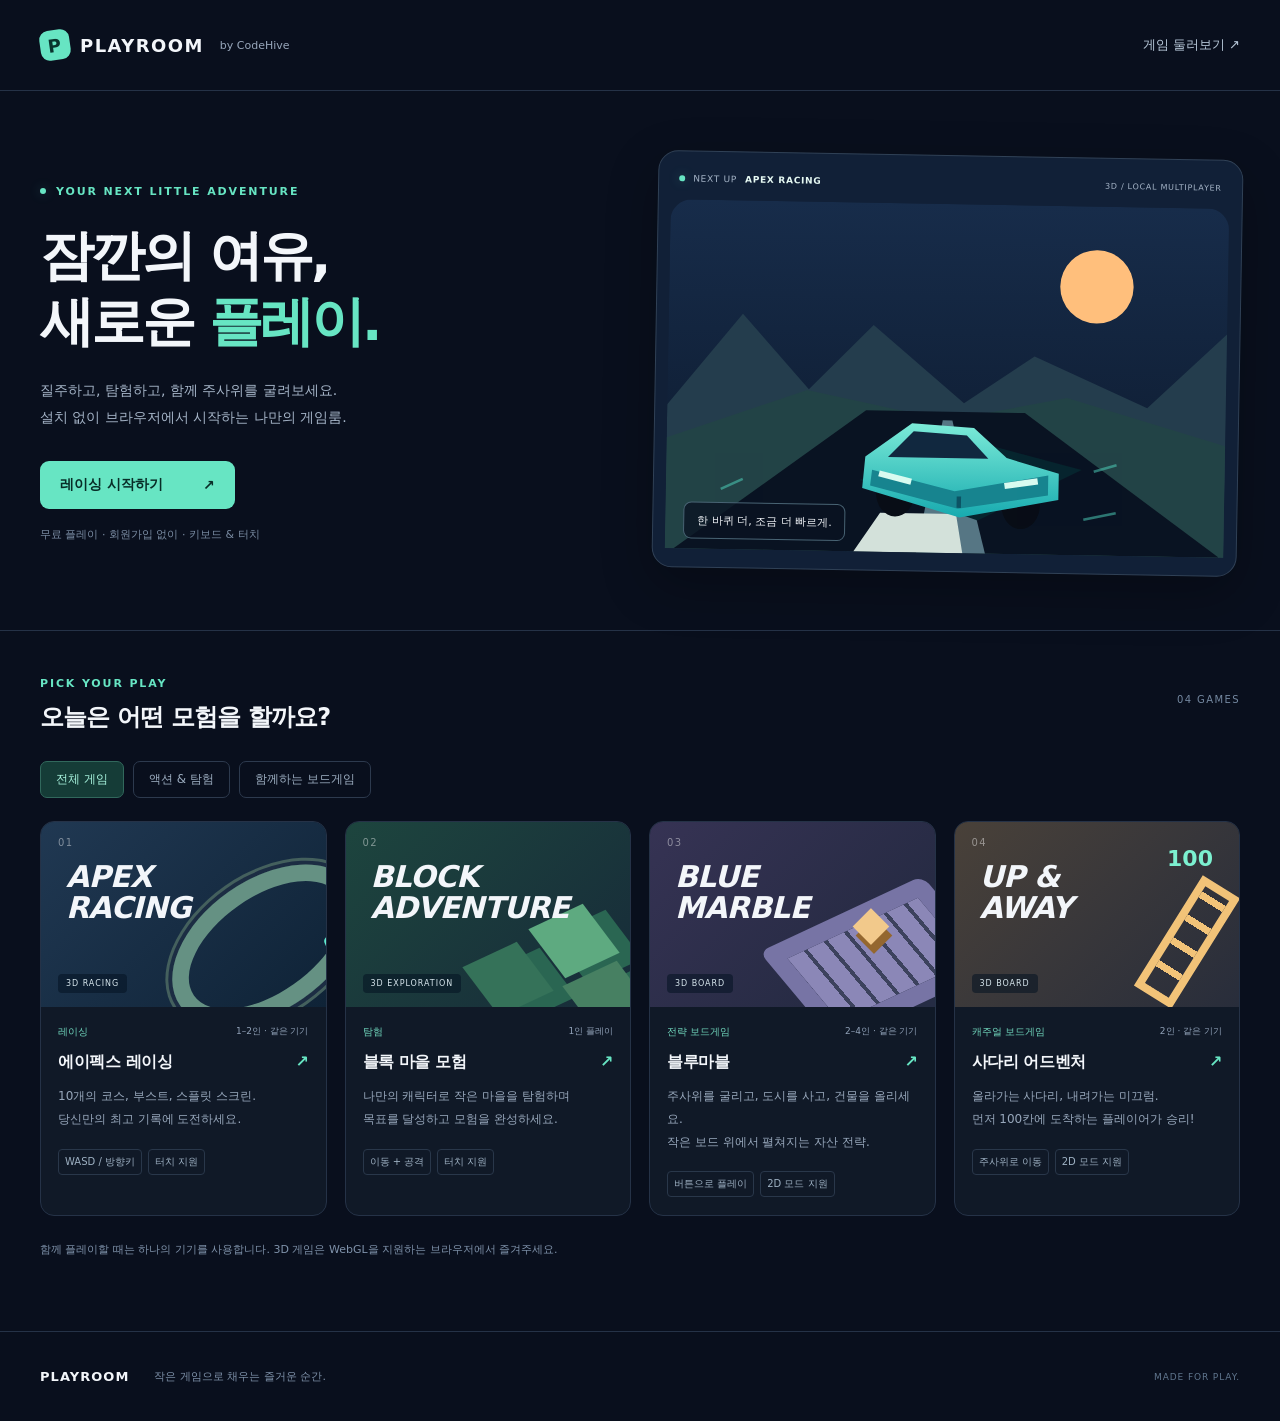
==== index.html @ aec74384 "Improve PLAYROOM UI and playable 3D experiences across all games" ====
<!doctype html>
<html lang="ko">
<head>
<meta charset="utf-8">
<meta name="viewport" content="width=device-width,initial-scale=1">
<meta name="theme-color" content="#090f1d">
<meta name="description" content="설치 없이 즐기는 3D 레이싱, 블록 마을, 블루마블과 사다리 게임.">
<title>PLAYROOM — 작은 모험, 큰 즐거움</title>
<link rel="stylesheet" href="assets/arcade.css">
</head>
<body>
<a class="skip" href="#games">게임 목록으로 이동</a>
<header class="site-header">
<a class="brand" href="./">
<span class="brand-mark">P</span> PLAYROOM<span class="brand-sub">by CodeHive</span>
</a>
<a class="nav-link" href="#games">게임 둘러보기 ↗</a>
</header>
<main>
<section class="hero">
<div class="hero-copy">
<p class="eyebrow">
<span class="live-dot">
</span> YOUR NEXT LITTLE ADVENTURE</p>
<h1>잠깐의 여유,<br>새로운 <span>플레이.</span>
</h1>
<p class="hero-description">질주하고, 탐험하고, 함께 주사위를 굴려보세요.<br>설치 없이 브라우저에서 시작하는 나만의 게임룸.</p>
<a class="primary-link" href="racing/">레이싱 시작하기 <span>↗</span>
</a>
<p class="hero-note">무료 플레이 · 회원가입 없이 · 키보드 & 터치</p>
</div>
<div class="hero-art" aria-hidden="true">
<div class="art-caption">
<span class="live-dot">
</span> NEXT UP <strong>APEX RACING</strong>
<span>3D / LOCAL MULTIPLAYER</span>
</div>
<svg viewBox="0 0 640 400" role="presentation">
<defs>
<linearGradient id="sky" x2="0" y2="1">
<stop stop-color="#172c4a"/>
<stop offset="1" stop-color="#0c192c"/>
</linearGradient>
<linearGradient id="car" x2="0" y2="1">
<stop stop-color="#7cebd8"/>
<stop offset="1" stop-color="#17aaaf"/>
</linearGradient>
</defs>
<rect width="640" height="400" rx="24" fill="url(#sky)"/>
<circle cx="490" cy="92" r="42" fill="#ffbf7c"/>
<path d="M0 235 85 130 162 215 235 140 340 228 420 173 550 230 640 144V400H0" fill="#243d4d"/>
<path d="M0 273 160 216 321 248 458 220 640 272V400H0" fill="#224346"/>
<path d="M228 238 410 238 635 400H10Z" fill="#091322"/>
<path d="M316 248 327 248 367 400H288Z" fill="#567684"/>
<path d="M300 255 319 255 323 272 293 272Z M281 292 326 292 331 326 263 326Z M246 355 333 355 341 400H216Z" fill="#d3e1da"/>
<path d="M222 318 335 267 476 302 358 362Z" fill="#06252e"/>
<ellipse cx="263" cy="332" rx="22" ry="27" fill="#080d16"/>
<ellipse cx="407" cy="344" rx="22" ry="27" fill="#080d16"/>
<path d="M228 291 281 252 352 256 390 290 450 307 450 337 337 359 225 327Z" fill="url(#car)"/>
<path d="M283 261 344 265 369 291 254 291Z" fill="#11283f"/>
<path d="M236 306 331 329 438 309 438 332 335 349 234 324Z" fill="#17848f"/>
<path d="M244 310 281 319M388 322 426 316" stroke="#d8fbf0" stroke-width="7"/>
<path d="M336 335V348" stroke="#0c5364" stroke-width="5"/>
<path d="M63 331 88 319M479 359 516 351M490 304 516 296" stroke="#51d9c1" stroke-width="3" opacity=".5"/>
</svg>
<span class="art-tag">한 바퀴 더, 조금 더 빠르게.</span>
</div>
</section>
<section class="library" id="games">
<div class="section-heading">
<div>
<p class="eyebrow">PICK YOUR PLAY</p>
<h2>오늘은 어떤 모험을 할까요?</h2>
</div>
<span class="count">04 GAMES</span>
</div>
<div class="filters" role="group" aria-label="게임 분류">
<button class="filter active" data-filter="all" aria-pressed="true">전체 게임</button>
<button class="filter" data-filter="action" aria-pressed="false">액션 & 탐험</button>
<button class="filter" data-filter="board" aria-pressed="false">함께하는 보드게임</button>
</div>
<div class="game-grid">
<a class="game-card" href="racing/" data-category="action">
<div class="cover racing-cover">
<span class="cover-number">01</span>
<div class="track-art">
<i>
</i>
<b>APEX<br>RACING</b>
</div>
<span class="cover-badge">3D RACING</span>
</div>
<div class="card-content">
<div class="card-meta">레이싱 <span>1–2인 · 같은 기기</span>
</div>
<h3>에이펙스 레이싱 <span>↗</span>
</h3>
<p>10개의 코스, 부스트, 스플릿 스크린.<br>당신만의 최고 기록에 도전하세요.</p>
<div class="card-tags">
<span>WASD / 방향키</span>
<span>터치 지원</span>
</div>
</div>
</a>
<a class="game-card" href="minecraft/" data-category="action">
<div class="cover voxel-cover">
<span class="cover-number">02</span>
<div class="voxel-art">
<i>
</i>
<i>
</i>
<i>
</i>
<b>BLOCK<br>ADVENTURE</b>
</div>
<span class="cover-badge">3D EXPLORATION</span>
</div>
<div class="card-content">
<div class="card-meta">탐험 <span>1인 플레이</span>
</div>
<h3>블록 마을 모험 <span>↗</span>
</h3>
<p>나만의 캐릭터로 작은 마을을 탐험하며<br>목표를 달성하고 모험을 완성하세요.</p>
<div class="card-tags">
<span>이동 + 공격</span>
<span>터치 지원</span>
</div>
</div>
</a>
<a class="game-card" href="BlueMarble/" data-category="board">
<div class="cover marble-cover">
<span class="cover-number">03</span>
<div class="marble-art">
<i>
</i>
<b>BLUE<br>MARBLE</b>
<span>◆</span>
</div>
<span class="cover-badge">3D BOARD</span>
</div>
<div class="card-content">
<div class="card-meta">전략 보드게임 <span>2–4인 · 같은 기기</span>
</div>
<h3>블루마블 <span>↗</span>
</h3>
<p>주사위를 굴리고, 도시를 사고, 건물을 올리세요.<br>작은 보드 위에서 펼쳐지는 자산 전략.</p>
<div class="card-tags">
<span>버튼으로 플레이</span>
<span>2D 모드 지원</span>
</div>
</div>
</a>
<a class="game-card" href="ladder/" data-category="board">
<div class="cover ladder-cover">
<span class="cover-number">04</span>
<div class="ladder-art">
<i>
</i>
<b>UP &<br>AWAY</b>
<span>100</span>
</div>
<span class="cover-badge">3D BOARD</span>
</div>
<div class="card-content">
<div class="card-meta">캐주얼 보드게임 <span>2인 · 같은 기기</span>
</div>
<h3>사다리 어드벤처 <span>↗</span>
</h3>
<p>올라가는 사다리, 내려가는 미끄럼.<br>먼저 100칸에 도착하는 플레이어가 승리!</p>
<div class="card-tags">
<span>주사위로 이동</span>
<span>2D 모드 지원</span>
</div>
</div>
</a>
</div>
<p class="play-tip">함께 플레이할 때는 하나의 기기를 사용합니다. 3D 게임은 WebGL을 지원하는 브라우저에서 즐겨주세요.</p>
</section>
</main>
<footer>
<a class="brand" href="./">PLAYROOM</a>
<p>작은 게임으로 채우는 즐거운 순간.</p>
<span>MADE FOR PLAY.</span>
</footer>
<script src="assets/home.js" defer>
</script>
</body>
</html>
---- assets/arcade.css ----
:root {
  color-scheme:dark;
  --bg:#090f1d;
  --panel:#111b2b;
  --line:#253247;
  --text:#f3f6fa;
  --muted:#98a7bb;
  --accent:#67e5c3
}
* {
  box-sizing:border-box
}
html {
  scroll-behavior:smooth
}
body {
  margin:0;
  background:var(--bg);
  color:var(--text);
  font-family:Inter,"Pretendard","Noto Sans KR",system-ui,sans-serif
}
a {
  color:inherit;
  text-decoration:none
}
button {
  font:inherit
}
button,a {
  -webkit-tap-highlight-color:transparent
}
a:focus-visible,button:focus-visible {
  outline:3px solid var(--accent);
  outline-offset:5px
}
button:disabled {
  cursor:not-allowed;
  opacity:.5
}
[hidden] {
  display:none!important
}
.skip {
  position:fixed;
  top:-80px;
  left:16px;
  z-index:99;
  background:var(--accent);
  color:#061f1d;
  padding:12px
}
.skip:focus {
  top:16px
}
.site-header,main,footer {
  max-width:1280px;
  margin:auto
}
.site-header {
  padding:30px 40px;
  display:flex;
  align-items:center;
  justify-content:space-between;
  border-bottom:1px solid var(--line)
}
.brand {
  font-weight:850;
  font-size:18px;
  display:flex;
  align-items:center;
  gap:10px;
  letter-spacing:.08em
}
.brand-mark {
  display:grid;
  place-items:center;
  background:var(--accent);
  color:#09332d;
  width:30px;
  height:30px;
  border-radius:9px;
  transform:rotate(-8deg)
}
.brand-sub {
  font-size:11px;
  font-weight:500;
  letter-spacing:0;
  color:var(--muted);
  margin-left:6px
}
.nav-link {
  font-size:13px;
  color:#b8c8d9
}
.hero {
  padding:64px 40px 58px;
  display:grid;
  grid-template-columns:1fr 1.03fr;
  gap:48px;
  align-items:center
}
.eyebrow {
  font-size:11px;
  letter-spacing:.17em;
  color:var(--accent);
  font-weight:700;
  display:flex;
  gap:10px;
  align-items:center
}
.live-dot {
  width:6px;
  height:6px;
  background:var(--accent);
  border-radius:50%;
  box-shadow:0 0 12px #67e5c34a;
  display:inline-block
}
.hero h1 {
  font-size:clamp(38px,4.2vw,58px);
  line-height:1.23;
  letter-spacing:-.055em;
  margin:25px 0 22px;
  font-weight:850
}
.hero h1 span {
  color:var(--accent)
}
.hero-description {
  color:#a5b4c7;
  line-height:1.9;
  font-size:14px
}
.primary-link {
  display:inline-flex;
  gap:40px;
  align-items:center;
  background:var(--accent);
  color:#082d27;
  font-weight:750;
  padding:15px 20px;
  border-radius:9px;
  margin-top:17px;
  font-size:14px
}
.primary-link:hover {
  background:#8ff2d6
}
.hero-note {
  font-size:11px;
  color:#7a8ca3;
  margin-top:18px
}
.hero-art {
  position:relative;
  border:1px solid #304156;
  border-radius:20px;
  background:#112037;
  padding:12px;
  box-shadow:0 18px 50px #0004;
  transform:rotate(1deg)
}
.hero-art svg {
  display:block;
  width:100%;
  height:auto;
  margin:6px 0
}
.art-caption {
  display:flex;
  gap:8px;
  align-items:center;
  font-size:9px;
  letter-spacing:.08em;
  padding:10px 8px;
  color:#a5b4c7
}
.art-caption strong {
  color:#e6f9f3
}
.art-caption>span:last-child {
  margin-left:auto;
  font-size:8px
}
.art-tag {
  position:absolute;
  bottom:28px;
  left:30px;
  background:#091321c9;
  border:1px solid #486373;
  padding:10px 13px;
  border-radius:8px;
  font-size:11px
}
.library {
  padding:35px 40px 60px;
  border-top:1px solid var(--line)
}
.section-heading {
  display:flex;
  justify-content:space-between;
  align-items:center
}
.section-heading h2 {
  font-size:24px;
  letter-spacing:-.035em;
  margin:10px 0 0
}
.count {
  color:#7589a1;
  font-size:10px;
  letter-spacing:.14em
}
.filters {
  display:flex;
  gap:9px;
  margin:28px 0 23px;
  flex-wrap:wrap
}
.filter {
  background:transparent;
  border:1px solid #2d3a4e;
  color:#9daec1;
  border-radius:7px;
  padding:9px 15px;
  cursor:pointer;
  font-size:12px
}
.filter.active {
  background:#153c37;
  border-color:#31685c;
  color:#a9f5df
}
.game-grid {
  display:grid;
  grid-template-columns:repeat(4,1fr);
  gap:18px
}
.game-card {
  border:1px solid var(--line);
  border-radius:14px;
  background:#101927;
  overflow:hidden;
  transition:transform .18s,border-color .18s
}
.game-card:hover {
  transform:translateY(-5px);
  border-color:#52776d
}
.cover {
  height:185px;
  position:relative;
  overflow:hidden
}
.cover-number {
  position:absolute;
  top:15px;
  left:17px;
  color:#ffffff70;
  font-size:10px;
  letter-spacing:.14em
}
.cover-badge {
  position:absolute;
  bottom:14px;
  left:17px;
  font-size:8px;
  letter-spacing:.12em;
  background:#0512228f;
  padding:5px 8px;
  border-radius:4px;
  color:#d7e6ed
}
.cover b {
  font-size:30px;
  font-style:italic;
  letter-spacing:-.025em;
  line-height:1.03;
  position:absolute;
  top:40px;
  left:25px;
  z-index:2
}
.racing-cover {
  background:linear-gradient(135deg,#203852,#0f2337)
}
.track-art i {
  position:absolute;
  width:210px;
  height:130px;
  border:17px solid #659183;
  border-radius:50%;
  transform:rotate(-35deg);
  right:-45px;
  top:58px;
  box-shadow:0 0 0 4px #1c2d43,0 0 0 7px #44605d
}
.track-art i:after {
  content:"";
  position:absolute;
  width:30px;
  height:18px;
  background:#61edd1;
  border-radius:5px;
  right:10px;
  bottom:0;
  transform:rotate(12deg);
  box-shadow:0 4px 0 #102232
}
.voxel-cover {
  background:linear-gradient(135deg,#1d453e,#172b39)
}
.voxel-art i {
  position:absolute;
  width:60px;
  height:60px;
  background:#5eaa80;
  transform:rotate(-25deg) skew(12deg);
  box-shadow:15px 15px 0 #2a6652;
  right:26px;
  top:89px
}
.voxel-art i:nth-child(2) {
  right:92px;
  top:127px;
  background:#357259
}
.voxel-art i:nth-child(3) {
  right:-8px;
  top:146px;
  background:#478062
}
.marble-cover {
  background:linear-gradient(135deg,#363354,#21283e)
}
.marble-art i {
  position:absolute;
  right:-34px;
  top:80px;
  width:180px;
  height:115px;
  background:repeating-linear-gradient(90deg,#8b87b7 0 18px,#3c425d 18px 22px);
  border:18px solid #7774a5;
  border-radius:10px;
  transform:rotate(-25deg) skew(15deg);
  box-shadow:0 13px 0 #252c44
}
.marble-art>span {
  position:absolute;
  right:45px;
  top:72px;
  font-size:48px;
  color:#f2c98b;
  text-shadow:3px 9px #94672f
}
.ladder-cover {
  background:linear-gradient(135deg,#494139,#282d3b)
}
.ladder-art i {
  position:absolute;
  right:30px;
  top:55px;
  height:130px;
  width:44px;
  border:8px solid #f2c378;
  transform:rotate(32deg);
  background:repeating-linear-gradient(0deg,transparent 0 20px,#f2c378 20px 27px)
}
.ladder-art>span {
  position:absolute;
  right:26px;
  top:24px;
  font-size:22px;
  font-weight:800;
  color:#7cf0d0
}
.card-content {
  padding:18px 17px
}
.card-meta {
  font-size:10px;
  color:#70d6bc;
  display:flex;
  justify-content:space-between;
  gap:4px
}
.card-meta>span {
  color:#91a2b8;
  font-size:9px
}
.card-content h3 {
  font-size:16px;
  margin:13px 0 11px;
  letter-spacing:-.025em;
  display:flex;
  justify-content:space-between
}
.card-content h3>span {
  color:var(--accent)
}
.card-content p {
  font-size:12px;
  line-height:1.9;
  color:#97a7bb;
  min-height:44px;
  margin-bottom:18px
}
.card-tags {
  display:flex;
  gap:6px;
  flex-wrap:wrap
}
.card-tags span {
  font-size:10px;
  border:1px solid #29374a;
  color:#9db0c2;
  padding:5px 6px;
  border-radius:4px
}
.play-tip {
  font-size:11px;
  line-height:1.7;
  color:#7f92aa;
  margin-top:25px
}
footer {
  border-top:1px solid var(--line);
  padding:26px 40px;
  display:flex;
  gap:25px;
  align-items:center
}
footer .brand {
  font-size:13px
}
footer p {
  font-size:11px;
  color:#7f92aa
}
footer>span {
  font-size:9px;
  color:#60768e;
  margin-left:auto;
  letter-spacing:.1em
}
@media(max-width:1100px) {
  .game-grid {
    grid-template-columns:repeat(2,1fr)
  }
  .cover {
    height:190px
  }
}
@media(max-width:700px) {
  .site-header {
    padding:20px
  }
  .brand-sub {
    display:none
  }
  .hero {
    padding:35px 20px;
    grid-template-columns:1fr;
    gap:26px
  }
  .hero-art {
    transform:none
  }
  .hero h1 {
    font-size:43px
  }
  .library {
    padding:28px 20px
  }
  .section-heading h2 {
    font-size:21px
  }
  .game-grid {
    gap:12px
  }
  .card-content {
    padding:14px 12px
  }
  .card-meta {
    flex-direction:column;
    gap:5px
  }
  .card-content h3 {
    font-size:14px
  }
  .card-content p br {
    display:none
  }
  .card-content p {
    min-height:65px
  }
  .cover {
    height:155px
  }
  .cover b {
    font-size:24px;
    left:17px
  }
  .count {
    display:none
  }
  footer {
    padding:22px 20px;
    flex-wrap:wrap;
    gap:10px
  }
  footer>span {
    display:none
  }
}
@media(prefers-reduced-motion:reduce) {
  html {
    scroll-behavior:auto
  }
  * {
    transition:none!important
  }
}
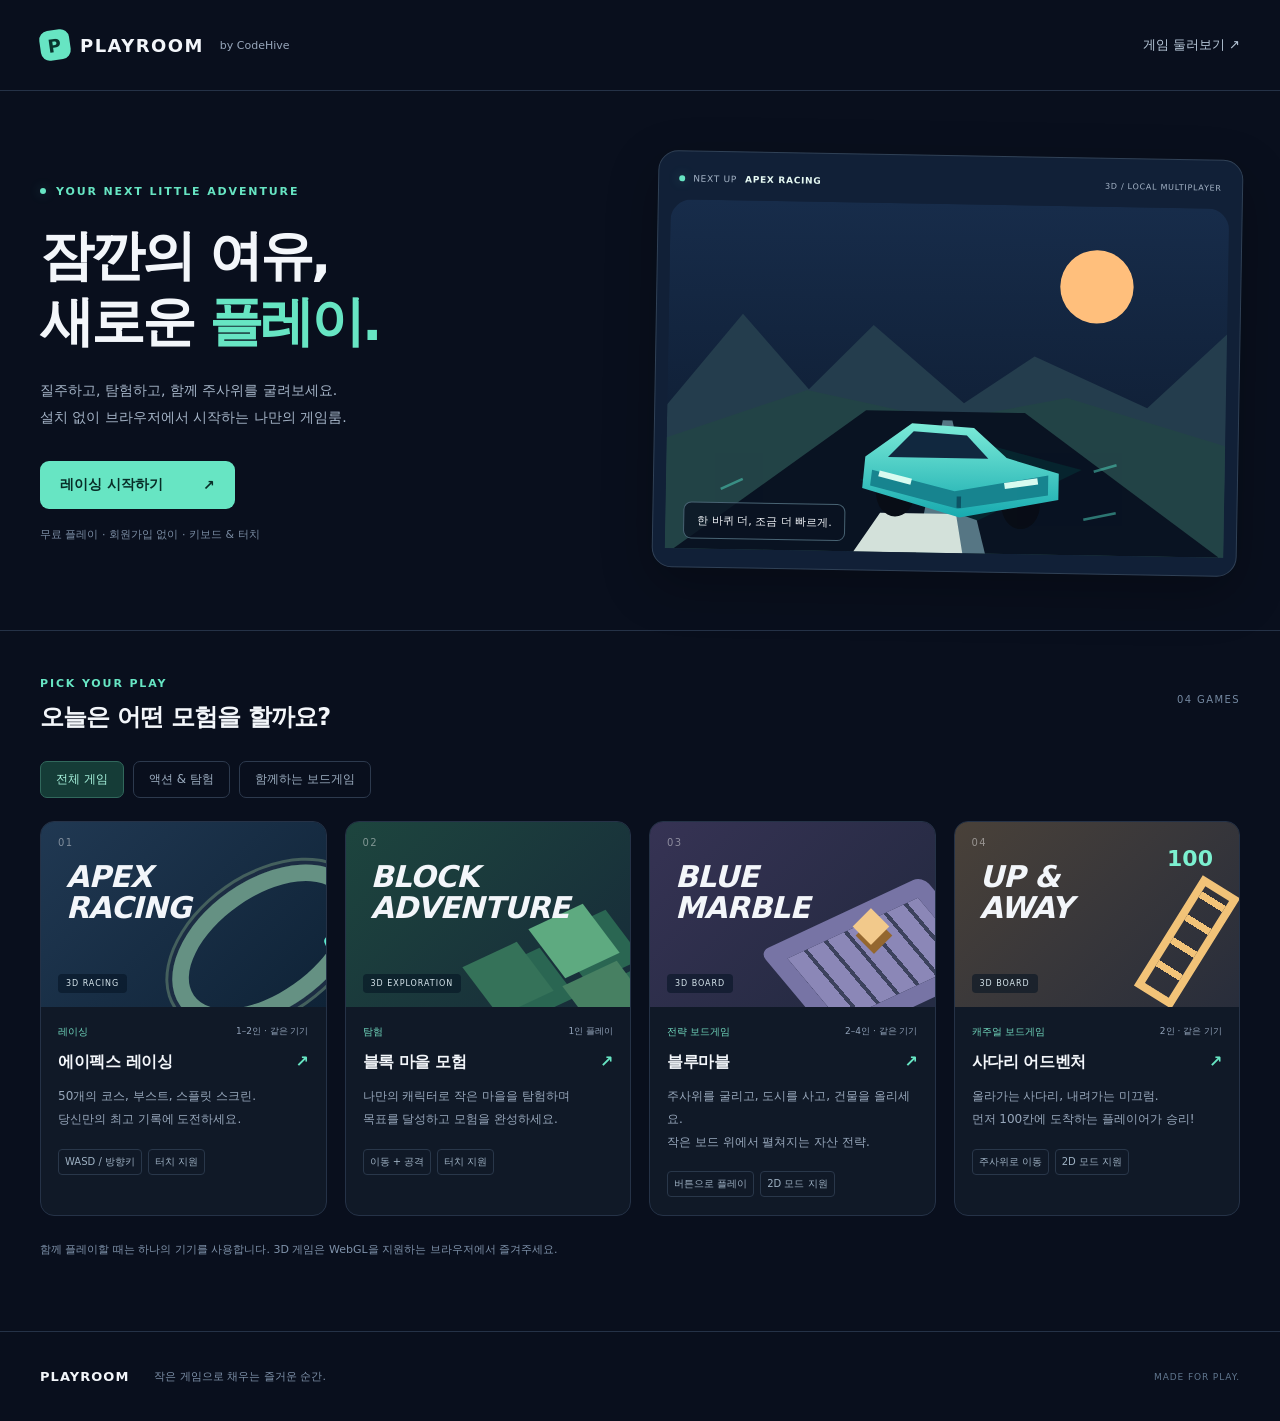
==== commit 3475e9cb: "Add board fullscreen, automatic turns, growing missions and 50 difficulty-tabbed circuits" ====
--- a/index.html
+++ b/index.html
@@ -95,7 +95,7 @@
 </div>
 <h3>에이펙스 레이싱 <span>↗</span>
 </h3>
-<p>10개의 코스, 부스트, 스플릿 스크린.<br>당신만의 최고 기록에 도전하세요.</p>
+<p>50개의 코스, 부스트, 스플릿 스크린.<br>당신만의 최고 기록에 도전하세요.</p>
 <div class="card-tags">
 <span>WASD / 방향키</span>
 <span>터치 지원</span>
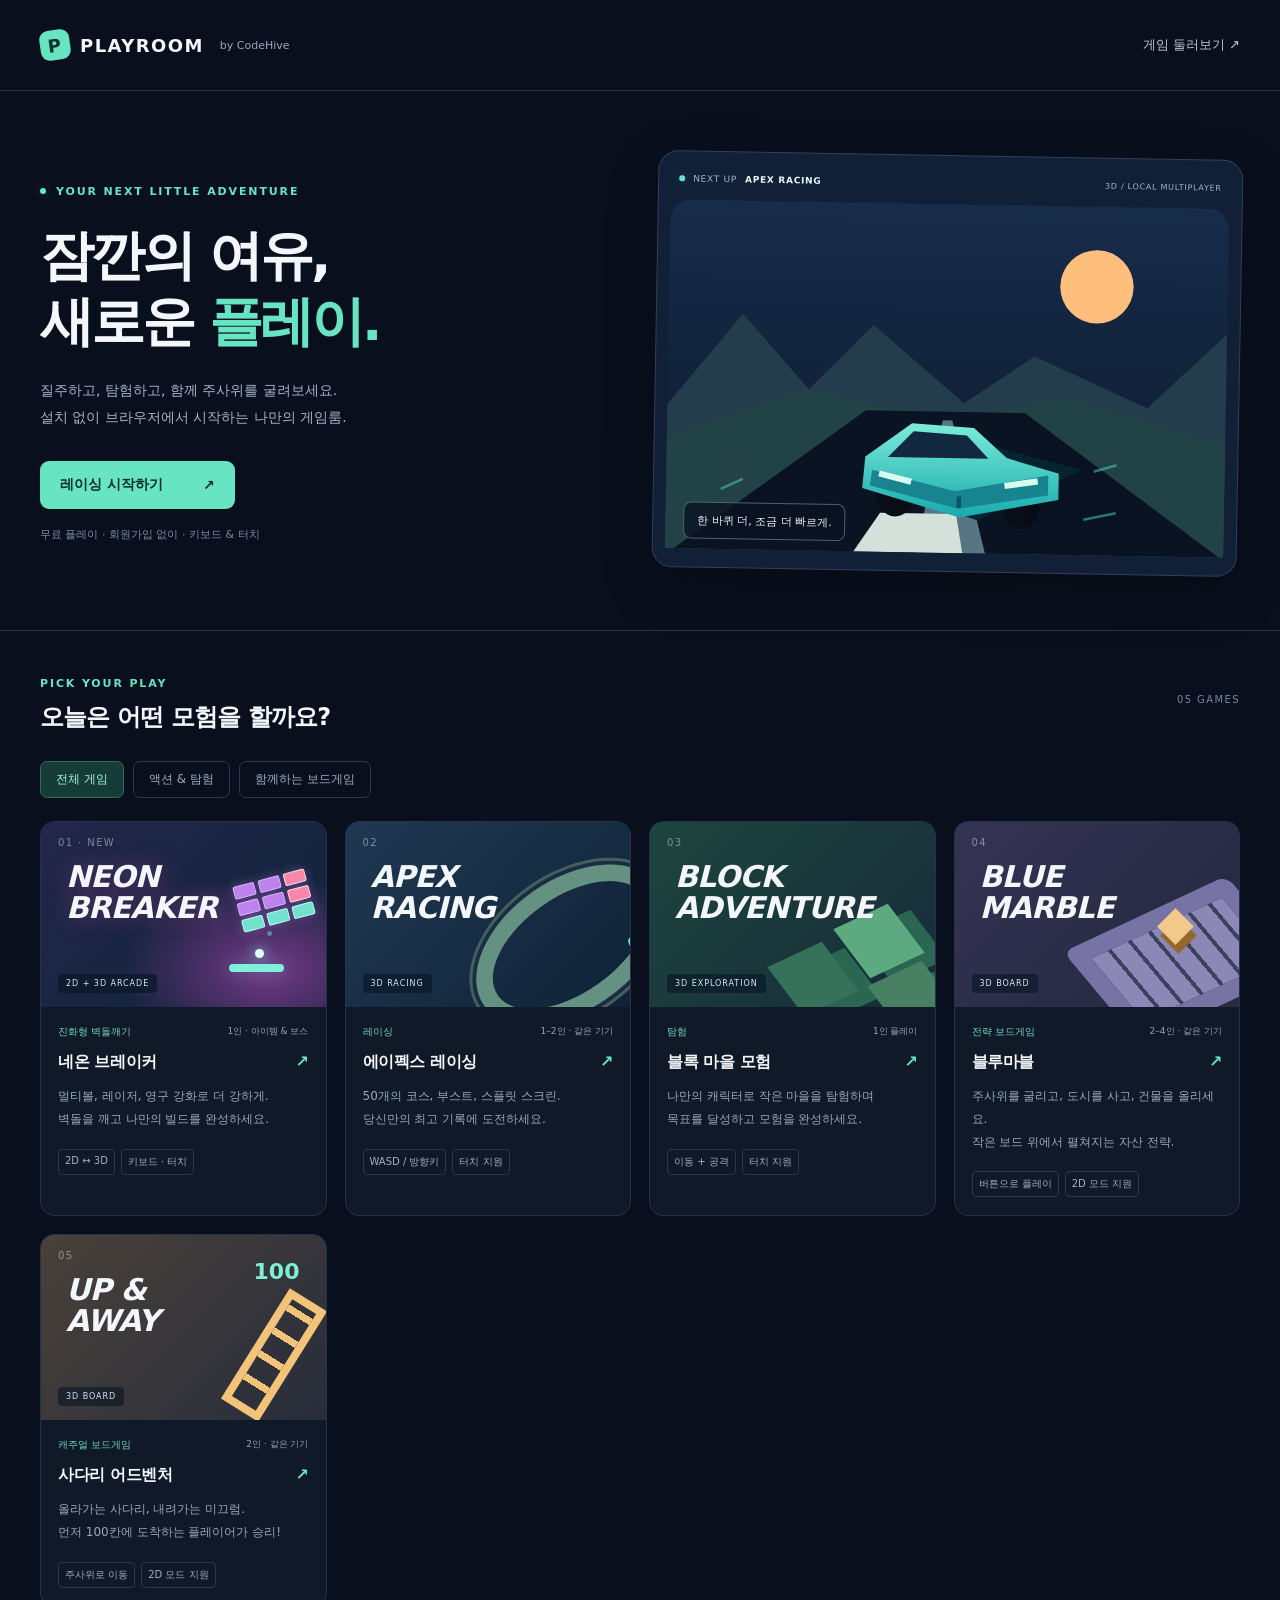
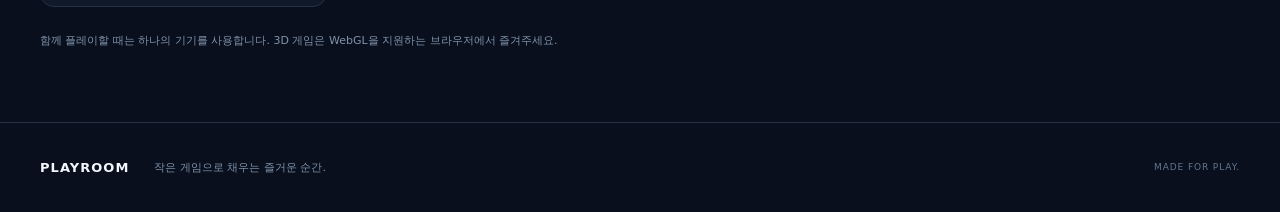
==== commit 8ca955d2: "Add evolving Neon Breaker with 2D/3D play, power-ups and boss stages" ====
--- a/index.html
+++ b/index.html
@@ -72,7 +72,7 @@
 <p class="eyebrow">PICK YOUR PLAY</p>
 <h2>오늘은 어떤 모험을 할까요?</h2>
 </div>
-<span class="count">04 GAMES</span>
+<span class="count">05 GAMES</span>
 </div>
 <div class="filters" role="group" aria-label="게임 분류">
 <button class="filter active" data-filter="all" aria-pressed="true">전체 게임</button>
@@ -80,9 +80,14 @@
 <button class="filter" data-filter="board" aria-pressed="false">함께하는 보드게임</button>
 </div>
 <div class="game-grid">
+<a class="game-card" href="breakout/" data-category="action">
+<div class="cover breaker-cover"><span class="cover-number">01 · NEW</span><div class="breaker-art"><b>NEON<br>BREAKER</b><div class="mini-bricks"><i></i><i></i><i></i><i></i><i></i><i></i><i></i><i></i><i></i></div><span class="mini-ball"></span><span class="mini-paddle"></span></div><span class="cover-badge">2D + 3D ARCADE</span></div>
+<div class="card-content"><div class="card-meta">진화형 벽돌깨기 <span>1인 · 아이템 & 보스</span></div><h3>네온 브레이커 <span>↗</span></h3><p>멀티볼, 레이저, 영구 강화로 더 강하게.<br>벽돌을 깨고 나만의 빌드를 완성하세요.</p><div class="card-tags"><span>2D ↔ 3D</span><span>키보드 · 터치</span></div></div>
+</a>
+
 <a class="game-card" href="racing/" data-category="action">
 <div class="cover racing-cover">
-<span class="cover-number">01</span>
+<span class="cover-number">02</span>
 <div class="track-art">
 <i>
 </i>
@@ -104,7 +109,7 @@
 </a>
 <a class="game-card" href="minecraft/" data-category="action">
 <div class="cover voxel-cover">
-<span class="cover-number">02</span>
+<span class="cover-number">03</span>
 <div class="voxel-art">
 <i>
 </i>
@@ -130,7 +135,7 @@
 </a>
 <a class="game-card" href="BlueMarble/" data-category="board">
 <div class="cover marble-cover">
-<span class="cover-number">03</span>
+<span class="cover-number">04</span>
 <div class="marble-art">
 <i>
 </i>
@@ -153,7 +158,7 @@
 </a>
 <a class="game-card" href="ladder/" data-category="board">
 <div class="cover ladder-cover">
-<span class="cover-number">04</span>
+<span class="cover-number">05</span>
 <div class="ladder-art">
 <i>
 </i>
--- a/assets/arcade.css
+++ b/assets/arcade.css
@@ -521,3 +521,12 @@
     transition:none!important
   }
 }
+
+.breaker-cover { background:radial-gradient(ellipse at 80% 80%,#743887 0,transparent 45%),linear-gradient(135deg,#22264b,#102438); }
+.breaker-art b { text-shadow:0 0 25px #ff72c74d; }
+.mini-bricks { position:absolute;display:grid;grid-template-columns:repeat(3,22px);gap:4px;right:15px;top:55px;transform:rotate(-15deg); }
+.mini-bricks i { width:22px;height:13px;border-radius:2px;background:#bf83ed;box-shadow:0 0 11px #bd8aff55;border:1px solid #e1b1ff; }
+.mini-bricks i:nth-child(3n) { background:#f987a8;border-color:#ffd8e4; }
+.mini-bricks i:nth-child(n+7) { background:#72e1cd;border-color:#b8ffee; }
+.mini-ball { position:absolute;right:62px;bottom:49px;width:9px;height:9px;border-radius:50%;background:#e6ffff;box-shadow:0 0 14px #77ffff,10px -20px 0 -2px #66ffff66,15px -38px 0 -3px #66ffff33; }
+.mini-paddle { position:absolute;right:42px;bottom:35px;width:55px;height:8px;border-radius:6px;background:#81efda;box-shadow:0 0 18px #66f1c255; }
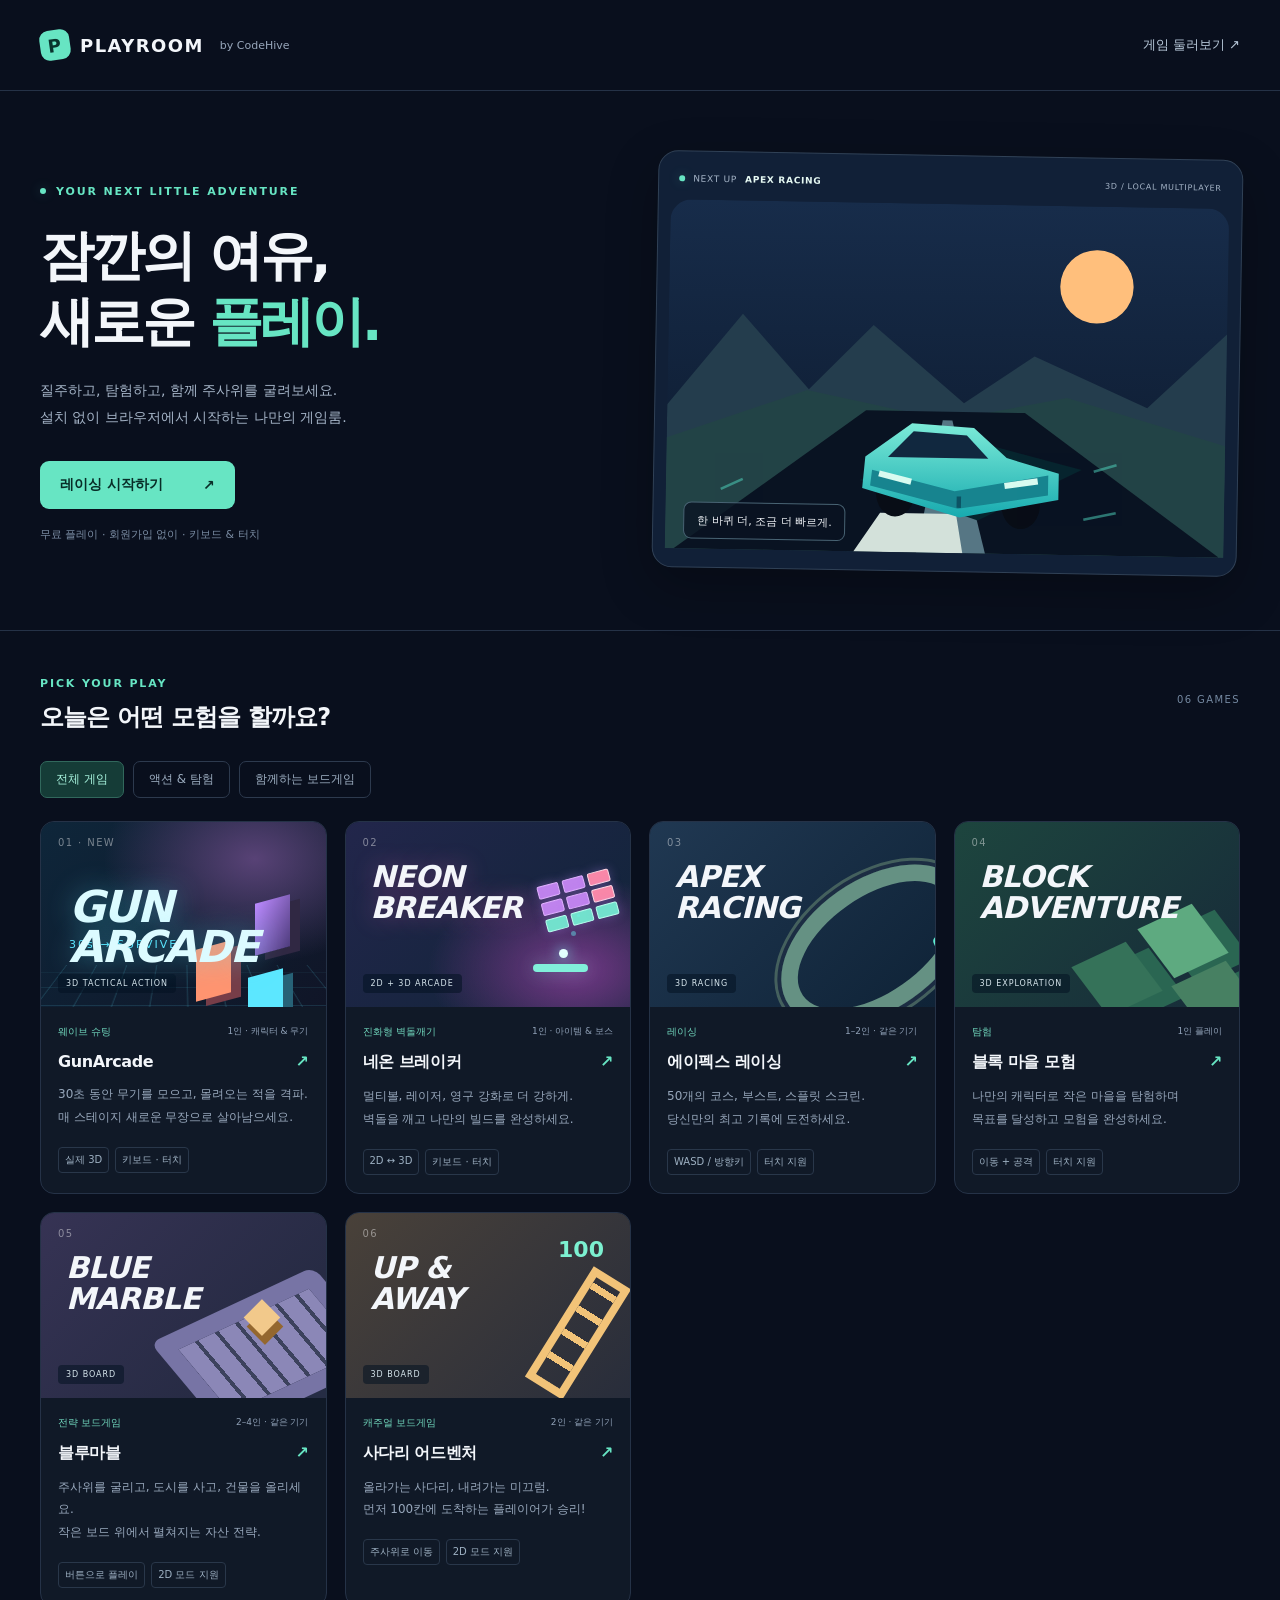
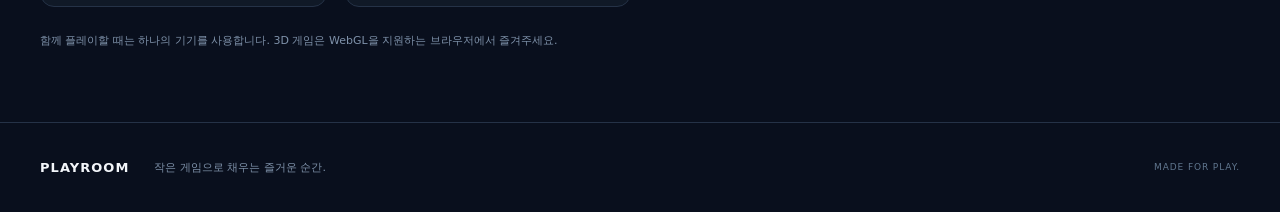
==== commit 99b991ea: "Add GunArcade 3D hero-based stage survival game" ====
--- a/index.html
+++ b/index.html
@@ -4,7 +4,7 @@
 <meta charset="utf-8">
 <meta name="viewport" content="width=device-width,initial-scale=1">
 <meta name="theme-color" content="#090f1d">
-<meta name="description" content="설치 없이 즐기는 3D 레이싱, 블록 마을, 블루마블과 사다리 게임.">
+<meta name="description" content="설치 없이 즐기는 GunArcade 3D 슈팅, 벽돌깨기, 레이싱, 탐험과 보드게임.">
 <title>PLAYROOM — 작은 모험, 큰 즐거움</title>
 <link rel="stylesheet" href="assets/arcade.css">
 </head>
@@ -72,7 +72,7 @@
 <p class="eyebrow">PICK YOUR PLAY</p>
 <h2>오늘은 어떤 모험을 할까요?</h2>
 </div>
-<span class="count">05 GAMES</span>
+<span class="count">06 GAMES</span>
 </div>
 <div class="filters" role="group" aria-label="게임 분류">
 <button class="filter active" data-filter="all" aria-pressed="true">전체 게임</button>
@@ -80,14 +80,19 @@
 <button class="filter" data-filter="board" aria-pressed="false">함께하는 보드게임</button>
 </div>
 <div class="game-grid">
+<a class="game-card" href="gunarcade/" data-category="action">
+<div class="cover gun-cover"><span class="cover-number">01 · NEW</span><div class="gun-art" aria-hidden="true"><i></i><i></i><i></i><b>GUN<br>ARCADE</b><span>30s → SURVIVE</span></div><span class="cover-badge">3D TACTICAL ACTION</span></div>
+<div class="card-content"><div class="card-meta">웨이브 슈팅 <span>1인 · 캐릭터 & 무기</span></div><h3>GunArcade <span>↗</span></h3><p>30초 동안 무기를 모으고, 몰려오는 적을 격파.<br>매 스테이지 새로운 무장으로 살아남으세요.</p><div class="card-tags"><span>실제 3D</span><span>키보드 · 터치</span></div></div>
+</a>
+
 <a class="game-card" href="breakout/" data-category="action">
-<div class="cover breaker-cover"><span class="cover-number">01 · NEW</span><div class="breaker-art"><b>NEON<br>BREAKER</b><div class="mini-bricks"><i></i><i></i><i></i><i></i><i></i><i></i><i></i><i></i><i></i></div><span class="mini-ball"></span><span class="mini-paddle"></span></div><span class="cover-badge">2D + 3D ARCADE</span></div>
+<div class="cover breaker-cover"><span class="cover-number">02</span><div class="breaker-art"><b>NEON<br>BREAKER</b><div class="mini-bricks"><i></i><i></i><i></i><i></i><i></i><i></i><i></i><i></i><i></i></div><span class="mini-ball"></span><span class="mini-paddle"></span></div><span class="cover-badge">2D + 3D ARCADE</span></div>
 <div class="card-content"><div class="card-meta">진화형 벽돌깨기 <span>1인 · 아이템 & 보스</span></div><h3>네온 브레이커 <span>↗</span></h3><p>멀티볼, 레이저, 영구 강화로 더 강하게.<br>벽돌을 깨고 나만의 빌드를 완성하세요.</p><div class="card-tags"><span>2D ↔ 3D</span><span>키보드 · 터치</span></div></div>
 </a>
 
 <a class="game-card" href="racing/" data-category="action">
 <div class="cover racing-cover">
-<span class="cover-number">02</span>
+<span class="cover-number">03</span>
 <div class="track-art">
 <i>
 </i>
@@ -109,7 +114,7 @@
 </a>
 <a class="game-card" href="minecraft/" data-category="action">
 <div class="cover voxel-cover">
-<span class="cover-number">03</span>
+<span class="cover-number">04</span>
 <div class="voxel-art">
 <i>
 </i>
@@ -135,7 +140,7 @@
 </a>
 <a class="game-card" href="BlueMarble/" data-category="board">
 <div class="cover marble-cover">
-<span class="cover-number">04</span>
+<span class="cover-number">05</span>
 <div class="marble-art">
 <i>
 </i>
@@ -158,7 +163,7 @@
 </a>
 <a class="game-card" href="ladder/" data-category="board">
 <div class="cover ladder-cover">
-<span class="cover-number">05</span>
+<span class="cover-number">06</span>
 <div class="ladder-art">
 <i>
 </i>
--- a/assets/arcade.css
+++ b/assets/arcade.css
@@ -530,3 +530,5 @@
 .mini-bricks i:nth-child(n+7) { background:#72e1cd;border-color:#b8ffee; }
 .mini-ball { position:absolute;right:62px;bottom:49px;width:9px;height:9px;border-radius:50%;background:#e6ffff;box-shadow:0 0 14px #77ffff,10px -20px 0 -2px #66ffff66,15px -38px 0 -3px #66ffff33; }
 .mini-paddle { position:absolute;right:42px;bottom:35px;width:55px;height:8px;border-radius:6px;background:#81efda;box-shadow:0 0 18px #66f1c255; }
+
+.gun-cover{background:radial-gradient(ellipse at 75% 20%,#584276 0,transparent 50%),linear-gradient(135deg,#0e263a,#101527)}.gun-art{position:absolute;inset:0;overflow:hidden}.gun-art:before{content:"";position:absolute;inset:35% -20% -80%;background:repeating-linear-gradient(90deg,transparent 0 39px,#5ce7ff24 40px 41px),repeating-linear-gradient(0deg,transparent 0 39px,#5ce7ff24 40px 41px);transform:perspective(300px) rotateX(55deg)}.gun-art b{position:absolute;left:28px;top:65px;font-size:44px;line-height:.9;letter-spacing:-2px;color:#dcfbff;text-shadow:0 0 28px #5ce7ff66}.gun-art i{position:absolute;width:35px;height:52px;background:linear-gradient(120deg,#bc8aff,#503d7e);transform:skewY(-15deg);right:36px;top:77px;box-shadow:10px 7px 0 #302843}.gun-art i:nth-child(2){right:95px;top:123px;background:#ff9470;box-shadow:10px 7px 0 #773d48}.gun-art i:nth-child(3){right:43px;top:151px;background:#5ce7ff;box-shadow:10px 7px 0 #276277}.gun-art>span{position:absolute;left:28px;bottom:56px;color:#5ce7ff;font-size:11px;letter-spacing:2px}
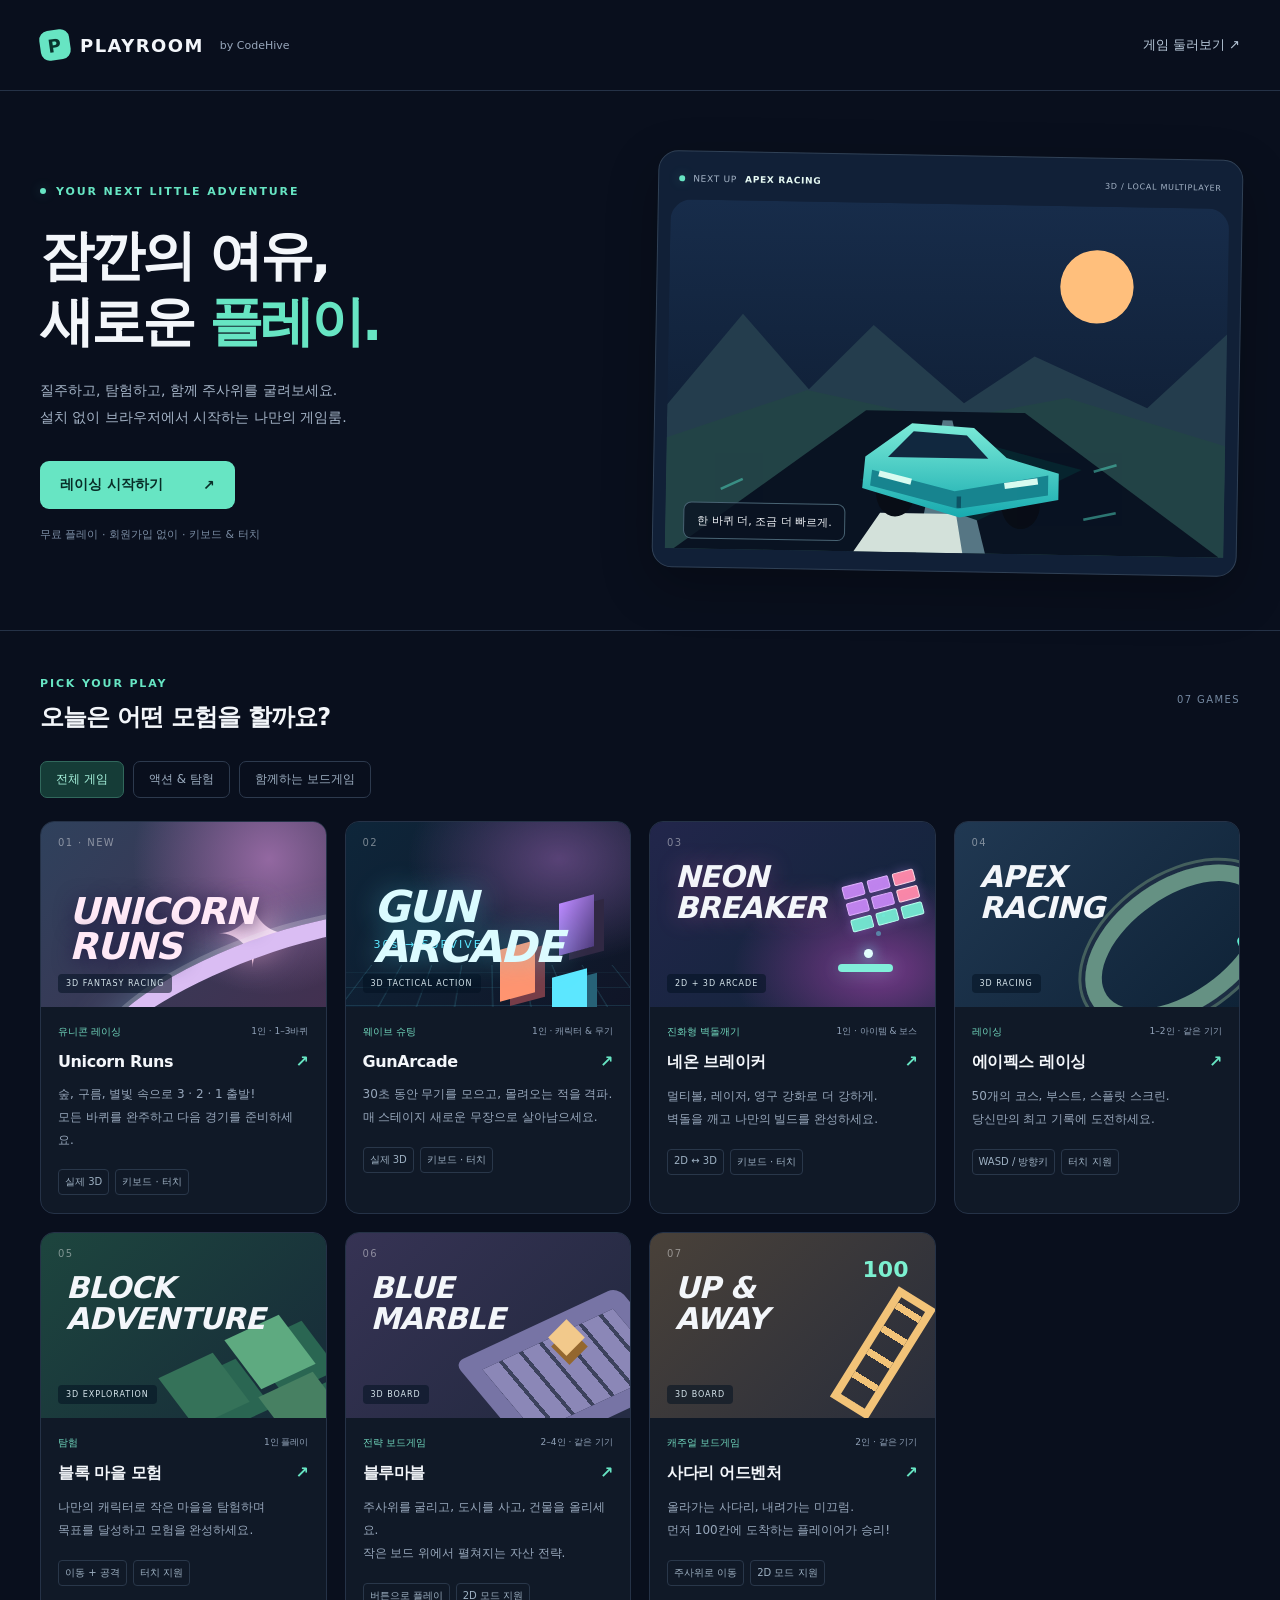
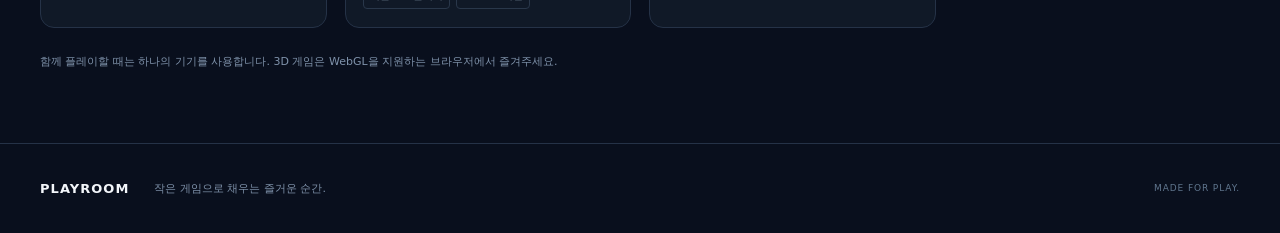
==== commit 208724bb: "Add Unicorn Runs 3D map-based lap racing" ====
--- a/index.html
+++ b/index.html
@@ -4,7 +4,7 @@
 <meta charset="utf-8">
 <meta name="viewport" content="width=device-width,initial-scale=1">
 <meta name="theme-color" content="#090f1d">
-<meta name="description" content="설치 없이 즐기는 GunArcade 3D 슈팅, 벽돌깨기, 레이싱, 탐험과 보드게임.">
+<meta name="description" content="설치 없이 즐기는 Unicorn Runs, GunArcade, 벽돌깨기, 3D 레이싱과 보드게임.">
 <title>PLAYROOM — 작은 모험, 큰 즐거움</title>
 <link rel="stylesheet" href="assets/arcade.css">
 </head>
@@ -72,7 +72,7 @@
 <p class="eyebrow">PICK YOUR PLAY</p>
 <h2>오늘은 어떤 모험을 할까요?</h2>
 </div>
-<span class="count">06 GAMES</span>
+<span class="count">07 GAMES</span>
 </div>
 <div class="filters" role="group" aria-label="게임 분류">
 <button class="filter active" data-filter="all" aria-pressed="true">전체 게임</button>
@@ -80,19 +80,24 @@
 <button class="filter" data-filter="board" aria-pressed="false">함께하는 보드게임</button>
 </div>
 <div class="game-grid">
+<a class="game-card" href="unicornruns/" data-category="action">
+<div class="cover unicorn-cover"><span class="cover-number">01 · NEW</span><div class="unicorn-art" aria-hidden="true"><span>✦</span><b>UNICORN<br>RUNS</b><i></i></div><span class="cover-badge">3D FANTASY RACING</span></div>
+<div class="card-content"><div class="card-meta">유니콘 레이싱 <span>1인 · 1–3바퀴</span></div><h3>Unicorn Runs <span>↗</span></h3><p>숲, 구름, 별빛 속으로 3 · 2 · 1 출발!<br>모든 바퀴를 완주하고 다음 경기를 준비하세요.</p><div class="card-tags"><span>실제 3D</span><span>키보드 · 터치</span></div></div>
+</a>
+
 <a class="game-card" href="gunarcade/" data-category="action">
-<div class="cover gun-cover"><span class="cover-number">01 · NEW</span><div class="gun-art" aria-hidden="true"><i></i><i></i><i></i><b>GUN<br>ARCADE</b><span>30s → SURVIVE</span></div><span class="cover-badge">3D TACTICAL ACTION</span></div>
+<div class="cover gun-cover"><span class="cover-number">02</span><div class="gun-art" aria-hidden="true"><i></i><i></i><i></i><b>GUN<br>ARCADE</b><span>30s → SURVIVE</span></div><span class="cover-badge">3D TACTICAL ACTION</span></div>
 <div class="card-content"><div class="card-meta">웨이브 슈팅 <span>1인 · 캐릭터 & 무기</span></div><h3>GunArcade <span>↗</span></h3><p>30초 동안 무기를 모으고, 몰려오는 적을 격파.<br>매 스테이지 새로운 무장으로 살아남으세요.</p><div class="card-tags"><span>실제 3D</span><span>키보드 · 터치</span></div></div>
 </a>
 
 <a class="game-card" href="breakout/" data-category="action">
-<div class="cover breaker-cover"><span class="cover-number">02</span><div class="breaker-art"><b>NEON<br>BREAKER</b><div class="mini-bricks"><i></i><i></i><i></i><i></i><i></i><i></i><i></i><i></i><i></i></div><span class="mini-ball"></span><span class="mini-paddle"></span></div><span class="cover-badge">2D + 3D ARCADE</span></div>
+<div class="cover breaker-cover"><span class="cover-number">03</span><div class="breaker-art"><b>NEON<br>BREAKER</b><div class="mini-bricks"><i></i><i></i><i></i><i></i><i></i><i></i><i></i><i></i><i></i></div><span class="mini-ball"></span><span class="mini-paddle"></span></div><span class="cover-badge">2D + 3D ARCADE</span></div>
 <div class="card-content"><div class="card-meta">진화형 벽돌깨기 <span>1인 · 아이템 & 보스</span></div><h3>네온 브레이커 <span>↗</span></h3><p>멀티볼, 레이저, 영구 강화로 더 강하게.<br>벽돌을 깨고 나만의 빌드를 완성하세요.</p><div class="card-tags"><span>2D ↔ 3D</span><span>키보드 · 터치</span></div></div>
 </a>
 
 <a class="game-card" href="racing/" data-category="action">
 <div class="cover racing-cover">
-<span class="cover-number">03</span>
+<span class="cover-number">04</span>
 <div class="track-art">
 <i>
 </i>
@@ -114,7 +119,7 @@
 </a>
 <a class="game-card" href="minecraft/" data-category="action">
 <div class="cover voxel-cover">
-<span class="cover-number">04</span>
+<span class="cover-number">05</span>
 <div class="voxel-art">
 <i>
 </i>
@@ -140,7 +145,7 @@
 </a>
 <a class="game-card" href="BlueMarble/" data-category="board">
 <div class="cover marble-cover">
-<span class="cover-number">05</span>
+<span class="cover-number">06</span>
 <div class="marble-art">
 <i>
 </i>
@@ -163,7 +168,7 @@
 </a>
 <a class="game-card" href="ladder/" data-category="board">
 <div class="cover ladder-cover">
-<span class="cover-number">06</span>
+<span class="cover-number">07</span>
 <div class="ladder-art">
 <i>
 </i>
--- a/assets/arcade.css
+++ b/assets/arcade.css
@@ -532,3 +532,5 @@
 .mini-paddle { position:absolute;right:42px;bottom:35px;width:55px;height:8px;border-radius:6px;background:#81efda;box-shadow:0 0 18px #66f1c255; }
 
 .gun-cover{background:radial-gradient(ellipse at 75% 20%,#584276 0,transparent 50%),linear-gradient(135deg,#0e263a,#101527)}.gun-art{position:absolute;inset:0;overflow:hidden}.gun-art:before{content:"";position:absolute;inset:35% -20% -80%;background:repeating-linear-gradient(90deg,transparent 0 39px,#5ce7ff24 40px 41px),repeating-linear-gradient(0deg,transparent 0 39px,#5ce7ff24 40px 41px);transform:perspective(300px) rotateX(55deg)}.gun-art b{position:absolute;left:28px;top:65px;font-size:44px;line-height:.9;letter-spacing:-2px;color:#dcfbff;text-shadow:0 0 28px #5ce7ff66}.gun-art i{position:absolute;width:35px;height:52px;background:linear-gradient(120deg,#bc8aff,#503d7e);transform:skewY(-15deg);right:36px;top:77px;box-shadow:10px 7px 0 #302843}.gun-art i:nth-child(2){right:95px;top:123px;background:#ff9470;box-shadow:10px 7px 0 #773d48}.gun-art i:nth-child(3){right:43px;top:151px;background:#5ce7ff;box-shadow:10px 7px 0 #276277}.gun-art>span{position:absolute;left:28px;bottom:56px;color:#5ce7ff;font-size:11px;letter-spacing:2px}
+
+.unicorn-cover{background:radial-gradient(circle at 80% 20%,#9368a1,transparent 50%),linear-gradient(130deg,#2f415c,#423050)}.unicorn-art{position:absolute;inset:0;overflow:hidden}.unicorn-art b{position:absolute;left:28px;top:72px;font-size:37px;line-height:.95;color:#ffe9f7;letter-spacing:-1px;text-shadow:0 3px 20px #211b47}.unicorn-art>span{position:absolute;right:35px;top:60px;font-size:90px;color:#ffd2ec;text-shadow:0 0 35px #ffb8dc}.unicorn-art i{position:absolute;bottom:-50px;left:16%;width:130%;height:120px;border:18px solid #dabdf3;border-radius:50%;transform:rotate(-20deg);box-shadow:0 0 0 5px #ffffff33,0 0 40px #8edffb55}
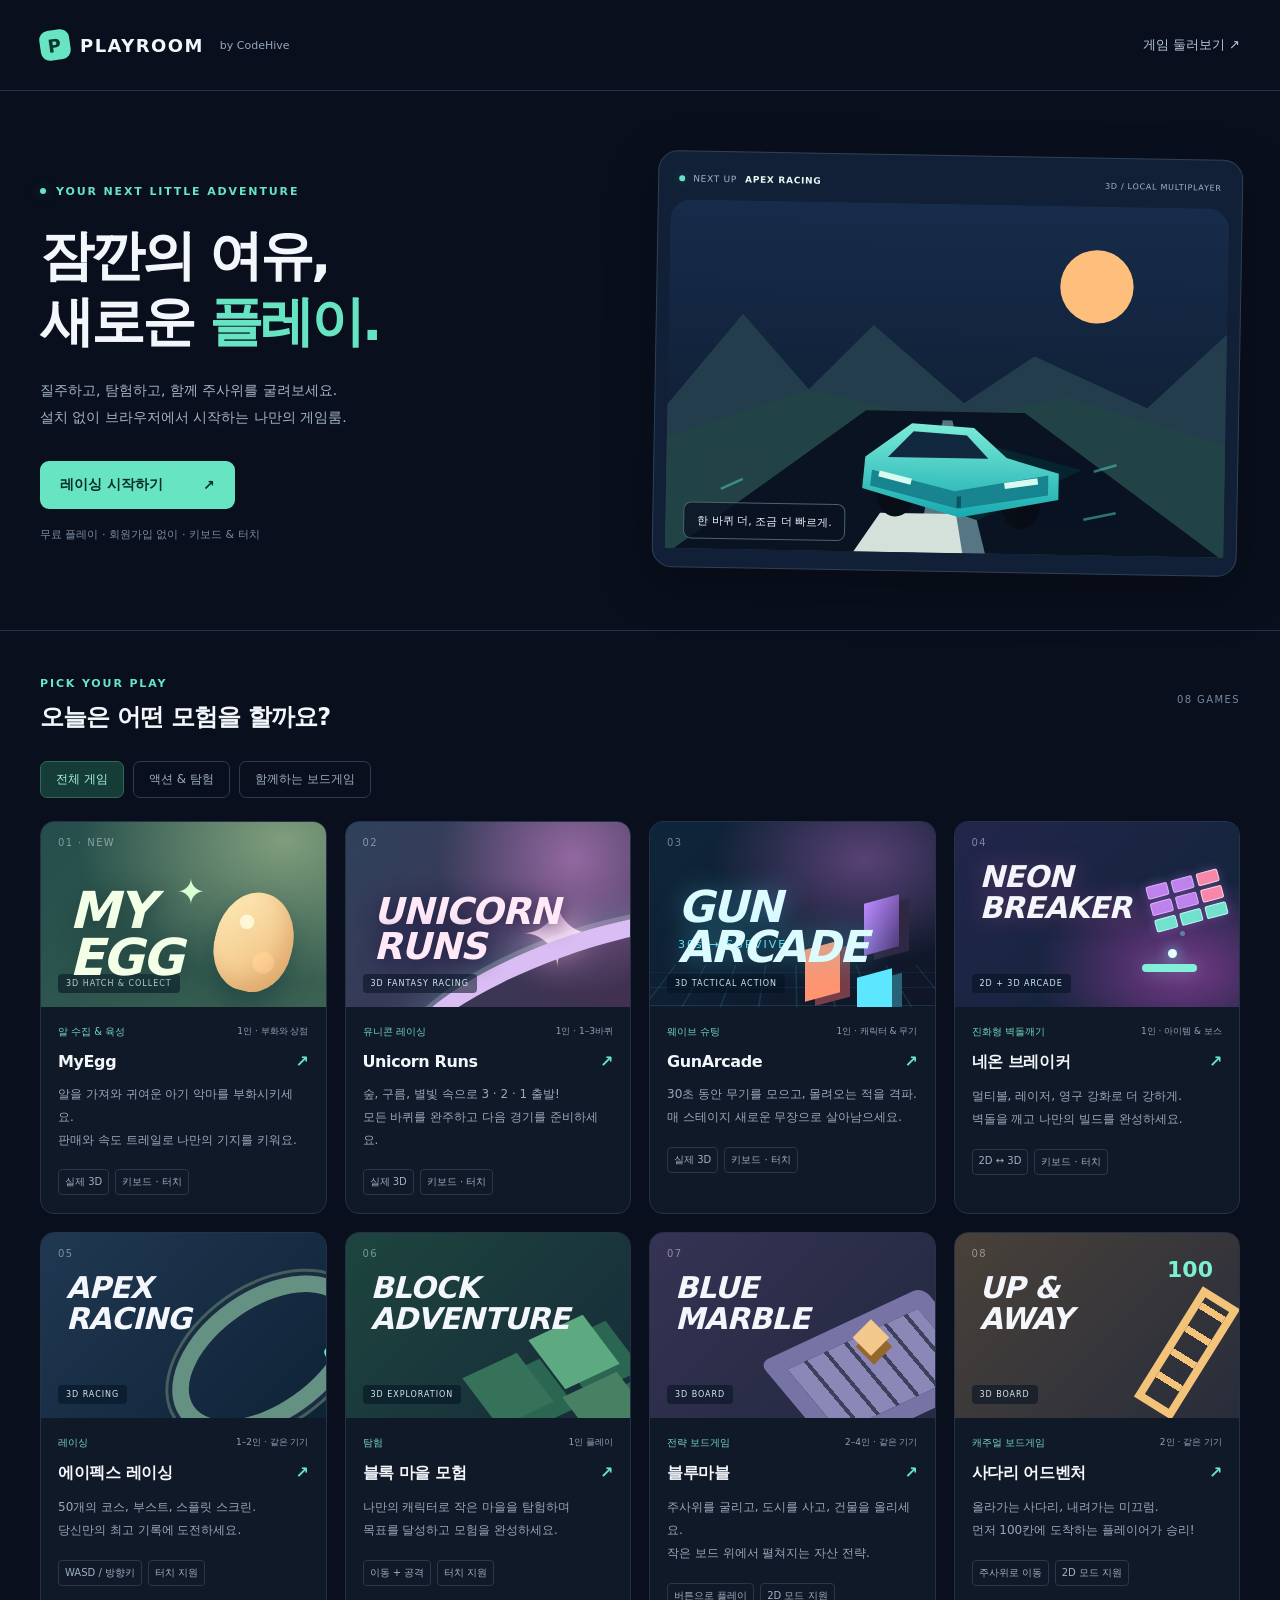
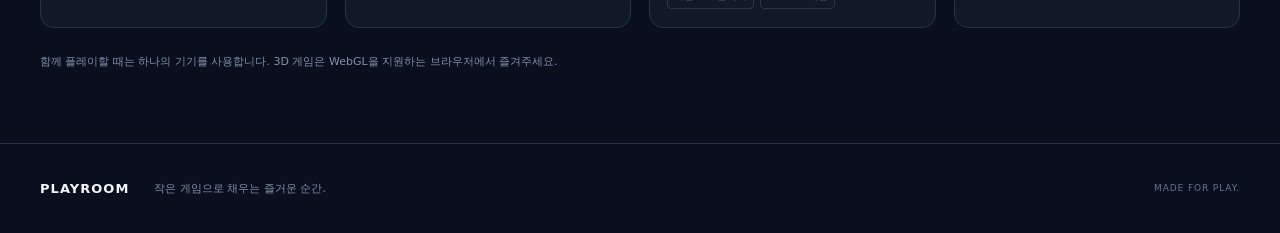
==== commit 0b5b7f80: "Add MyEgg 3D egg collecting, timed hatching and speed economy" ====
--- a/index.html
+++ b/index.html
@@ -4,7 +4,7 @@
 <meta charset="utf-8">
 <meta name="viewport" content="width=device-width,initial-scale=1">
 <meta name="theme-color" content="#090f1d">
-<meta name="description" content="설치 없이 즐기는 Unicorn Runs, GunArcade, 벽돌깨기, 3D 레이싱과 보드게임.">
+<meta name="description" content="설치 없이 즐기는 MyEgg, Unicorn Runs, GunArcade, 벽돌깨기와 3D 보드게임.">
 <title>PLAYROOM — 작은 모험, 큰 즐거움</title>
 <link rel="stylesheet" href="assets/arcade.css">
 </head>
@@ -72,7 +72,7 @@
 <p class="eyebrow">PICK YOUR PLAY</p>
 <h2>오늘은 어떤 모험을 할까요?</h2>
 </div>
-<span class="count">07 GAMES</span>
+<span class="count">08 GAMES</span>
 </div>
 <div class="filters" role="group" aria-label="게임 분류">
 <button class="filter active" data-filter="all" aria-pressed="true">전체 게임</button>
@@ -80,24 +80,29 @@
 <button class="filter" data-filter="board" aria-pressed="false">함께하는 보드게임</button>
 </div>
 <div class="game-grid">
+<a class="game-card" href="myegg/" data-category="action">
+<div class="cover egg-cover"><span class="cover-number">01 · NEW</span><div class="egg-art" aria-hidden="true"><b>MY<br>EGG</b><i></i><span>✦</span></div><span class="cover-badge">3D HATCH & COLLECT</span></div>
+<div class="card-content"><div class="card-meta">알 수집 & 육성 <span>1인 · 부화와 상점</span></div><h3>MyEgg <span>↗</span></h3><p>알을 가져와 귀여운 아기 악마를 부화시키세요.<br>판매와 속도 트레일로 나만의 기지를 키워요.</p><div class="card-tags"><span>실제 3D</span><span>키보드 · 터치</span></div></div>
+</a>
+
 <a class="game-card" href="unicornruns/" data-category="action">
-<div class="cover unicorn-cover"><span class="cover-number">01 · NEW</span><div class="unicorn-art" aria-hidden="true"><span>✦</span><b>UNICORN<br>RUNS</b><i></i></div><span class="cover-badge">3D FANTASY RACING</span></div>
+<div class="cover unicorn-cover"><span class="cover-number">02</span><div class="unicorn-art" aria-hidden="true"><span>✦</span><b>UNICORN<br>RUNS</b><i></i></div><span class="cover-badge">3D FANTASY RACING</span></div>
 <div class="card-content"><div class="card-meta">유니콘 레이싱 <span>1인 · 1–3바퀴</span></div><h3>Unicorn Runs <span>↗</span></h3><p>숲, 구름, 별빛 속으로 3 · 2 · 1 출발!<br>모든 바퀴를 완주하고 다음 경기를 준비하세요.</p><div class="card-tags"><span>실제 3D</span><span>키보드 · 터치</span></div></div>
 </a>
 
 <a class="game-card" href="gunarcade/" data-category="action">
-<div class="cover gun-cover"><span class="cover-number">02</span><div class="gun-art" aria-hidden="true"><i></i><i></i><i></i><b>GUN<br>ARCADE</b><span>30s → SURVIVE</span></div><span class="cover-badge">3D TACTICAL ACTION</span></div>
+<div class="cover gun-cover"><span class="cover-number">03</span><div class="gun-art" aria-hidden="true"><i></i><i></i><i></i><b>GUN<br>ARCADE</b><span>30s → SURVIVE</span></div><span class="cover-badge">3D TACTICAL ACTION</span></div>
 <div class="card-content"><div class="card-meta">웨이브 슈팅 <span>1인 · 캐릭터 & 무기</span></div><h3>GunArcade <span>↗</span></h3><p>30초 동안 무기를 모으고, 몰려오는 적을 격파.<br>매 스테이지 새로운 무장으로 살아남으세요.</p><div class="card-tags"><span>실제 3D</span><span>키보드 · 터치</span></div></div>
 </a>
 
 <a class="game-card" href="breakout/" data-category="action">
-<div class="cover breaker-cover"><span class="cover-number">03</span><div class="breaker-art"><b>NEON<br>BREAKER</b><div class="mini-bricks"><i></i><i></i><i></i><i></i><i></i><i></i><i></i><i></i><i></i></div><span class="mini-ball"></span><span class="mini-paddle"></span></div><span class="cover-badge">2D + 3D ARCADE</span></div>
+<div class="cover breaker-cover"><span class="cover-number">04</span><div class="breaker-art"><b>NEON<br>BREAKER</b><div class="mini-bricks"><i></i><i></i><i></i><i></i><i></i><i></i><i></i><i></i><i></i></div><span class="mini-ball"></span><span class="mini-paddle"></span></div><span class="cover-badge">2D + 3D ARCADE</span></div>
 <div class="card-content"><div class="card-meta">진화형 벽돌깨기 <span>1인 · 아이템 & 보스</span></div><h3>네온 브레이커 <span>↗</span></h3><p>멀티볼, 레이저, 영구 강화로 더 강하게.<br>벽돌을 깨고 나만의 빌드를 완성하세요.</p><div class="card-tags"><span>2D ↔ 3D</span><span>키보드 · 터치</span></div></div>
 </a>
 
 <a class="game-card" href="racing/" data-category="action">
 <div class="cover racing-cover">
-<span class="cover-number">04</span>
+<span class="cover-number">05</span>
 <div class="track-art">
 <i>
 </i>
@@ -119,7 +124,7 @@
 </a>
 <a class="game-card" href="minecraft/" data-category="action">
 <div class="cover voxel-cover">
-<span class="cover-number">05</span>
+<span class="cover-number">06</span>
 <div class="voxel-art">
 <i>
 </i>
@@ -145,7 +150,7 @@
 </a>
 <a class="game-card" href="BlueMarble/" data-category="board">
 <div class="cover marble-cover">
-<span class="cover-number">06</span>
+<span class="cover-number">07</span>
 <div class="marble-art">
 <i>
 </i>
@@ -168,7 +173,7 @@
 </a>
 <a class="game-card" href="ladder/" data-category="board">
 <div class="cover ladder-cover">
-<span class="cover-number">07</span>
+<span class="cover-number">08</span>
 <div class="ladder-art">
 <i>
 </i>
--- a/assets/arcade.css
+++ b/assets/arcade.css
@@ -534,3 +534,5 @@
 .gun-cover{background:radial-gradient(ellipse at 75% 20%,#584276 0,transparent 50%),linear-gradient(135deg,#0e263a,#101527)}.gun-art{position:absolute;inset:0;overflow:hidden}.gun-art:before{content:"";position:absolute;inset:35% -20% -80%;background:repeating-linear-gradient(90deg,transparent 0 39px,#5ce7ff24 40px 41px),repeating-linear-gradient(0deg,transparent 0 39px,#5ce7ff24 40px 41px);transform:perspective(300px) rotateX(55deg)}.gun-art b{position:absolute;left:28px;top:65px;font-size:44px;line-height:.9;letter-spacing:-2px;color:#dcfbff;text-shadow:0 0 28px #5ce7ff66}.gun-art i{position:absolute;width:35px;height:52px;background:linear-gradient(120deg,#bc8aff,#503d7e);transform:skewY(-15deg);right:36px;top:77px;box-shadow:10px 7px 0 #302843}.gun-art i:nth-child(2){right:95px;top:123px;background:#ff9470;box-shadow:10px 7px 0 #773d48}.gun-art i:nth-child(3){right:43px;top:151px;background:#5ce7ff;box-shadow:10px 7px 0 #276277}.gun-art>span{position:absolute;left:28px;bottom:56px;color:#5ce7ff;font-size:11px;letter-spacing:2px}
 
 .unicorn-cover{background:radial-gradient(circle at 80% 20%,#9368a1,transparent 50%),linear-gradient(130deg,#2f415c,#423050)}.unicorn-art{position:absolute;inset:0;overflow:hidden}.unicorn-art b{position:absolute;left:28px;top:72px;font-size:37px;line-height:.95;color:#ffe9f7;letter-spacing:-1px;text-shadow:0 3px 20px #211b47}.unicorn-art>span{position:absolute;right:35px;top:60px;font-size:90px;color:#ffd2ec;text-shadow:0 0 35px #ffb8dc}.unicorn-art i{position:absolute;bottom:-50px;left:16%;width:130%;height:120px;border:18px solid #dabdf3;border-radius:50%;transform:rotate(-20deg);box-shadow:0 0 0 5px #ffffff33,0 0 40px #8edffb55}
+
+.egg-cover{background:radial-gradient(ellipse at 85% 10%,#809e7d,transparent 60%),linear-gradient(135deg,#244d4c,#3c6252)}.egg-art{position:absolute;inset:0;overflow:hidden}.egg-art b{position:absolute;left:28px;top:66px;font-size:51px;line-height:.92;letter-spacing:-2px;color:#f3ffe6;text-shadow:0 3px 20px #23423e}.egg-art i{position:absolute;right:33px;top:70px;width:78px;height:100px;border-radius:50% 50% 46% 46%;background:radial-gradient(circle at 35% 32%,#fff6d5 0 8%,transparent 9%),radial-gradient(circle at 68% 68%,#ffd295 0 12%,transparent 13%),linear-gradient(130deg,#ffedb9,#edb575);box-shadow:inset -10px -10px 18px #c4885055,0 15px 25px #173c3e88;transform:rotate(14deg)}.egg-art>span{position:absolute;right:120px;top:50px;font-size:35px;color:#d5ffd3}
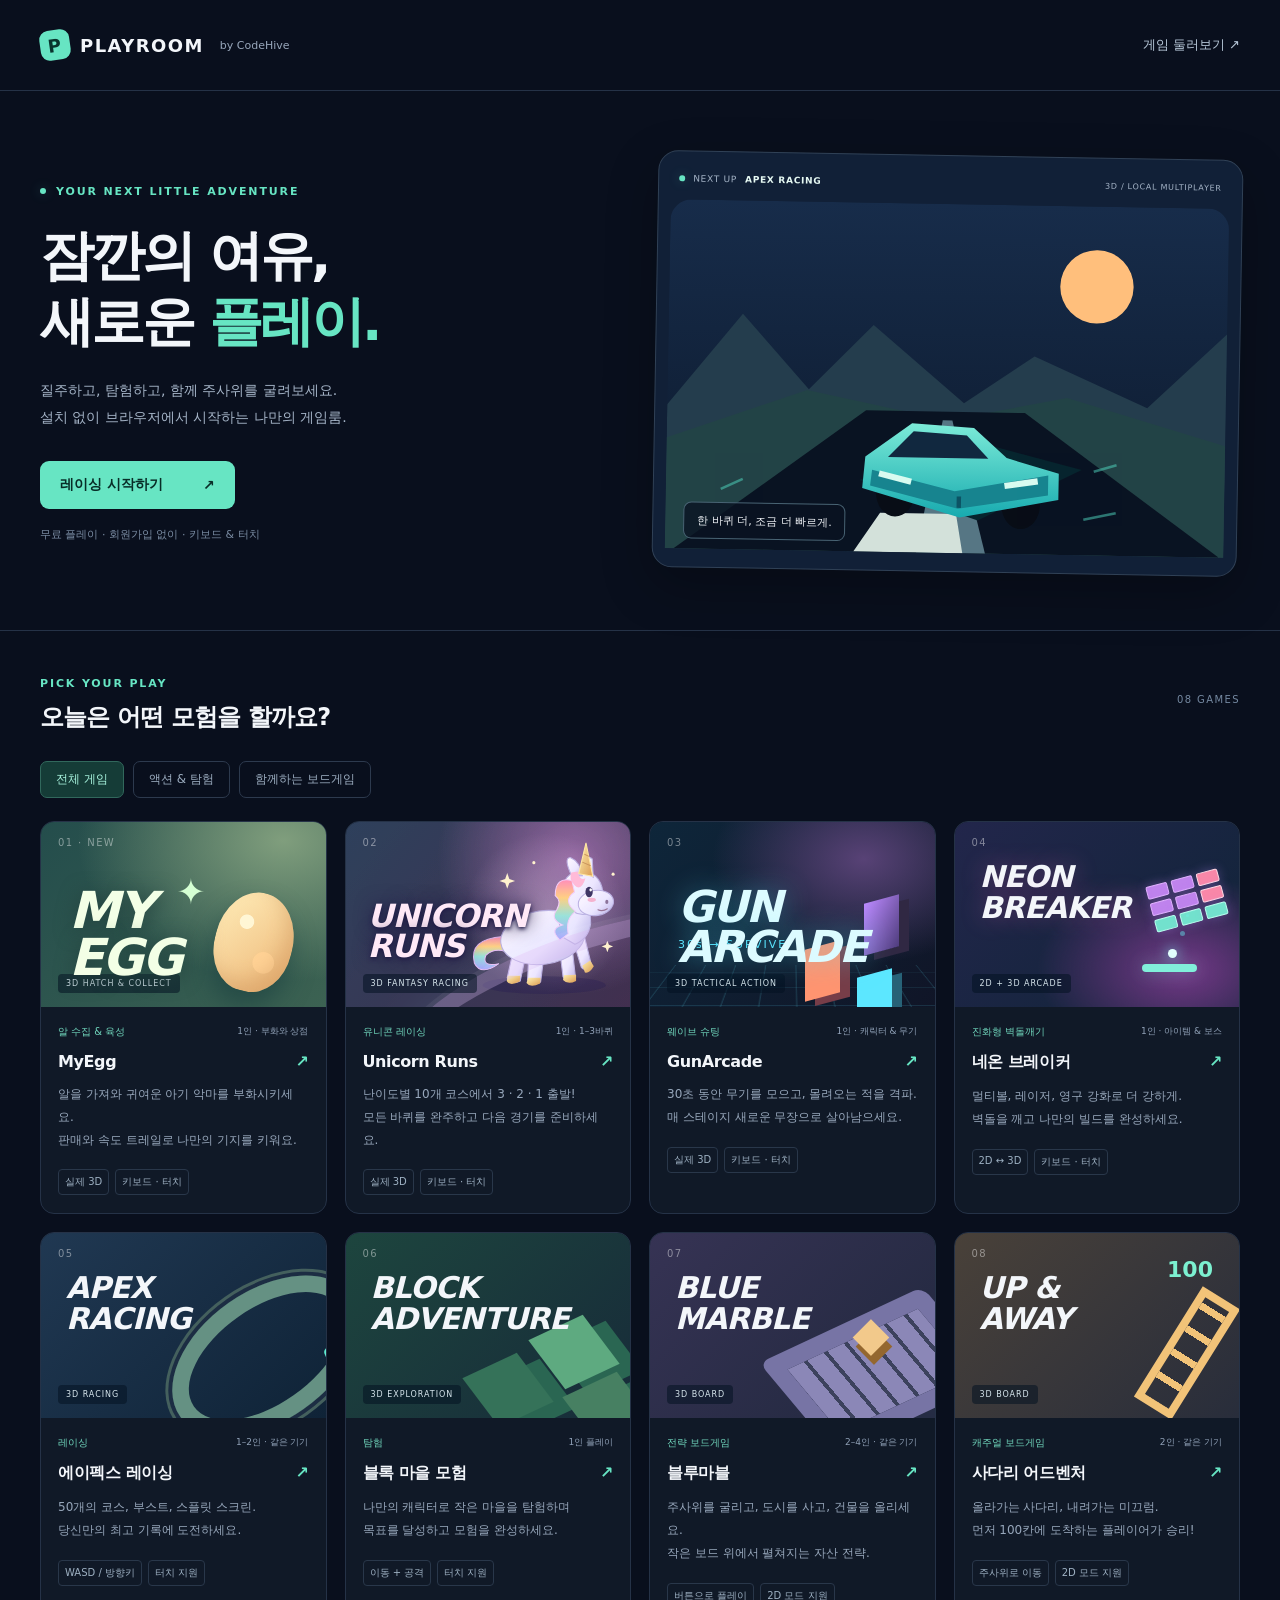
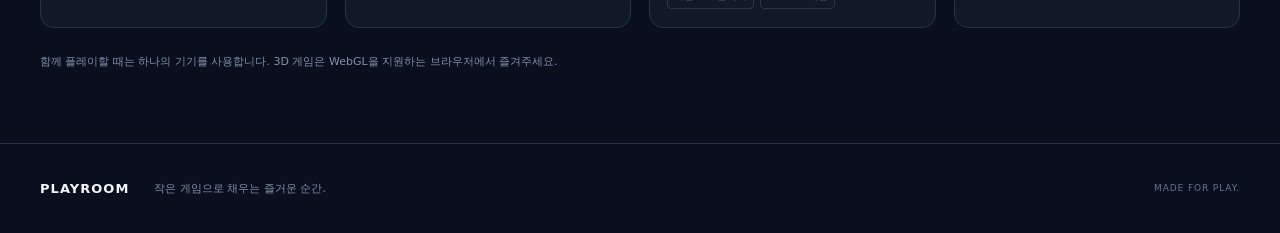
==== commit 5bcfd682: "Fix Unicorn Runs screen steering and add 30 difficulty courses" ====
--- a/index.html
+++ b/index.html
@@ -86,8 +86,8 @@
 </a>
 
 <a class="game-card" href="unicornruns/" data-category="action">
-<div class="cover unicorn-cover"><span class="cover-number">02</span><div class="unicorn-art" aria-hidden="true"><span>✦</span><b>UNICORN<br>RUNS</b><i></i></div><span class="cover-badge">3D FANTASY RACING</span></div>
-<div class="card-content"><div class="card-meta">유니콘 레이싱 <span>1인 · 1–3바퀴</span></div><h3>Unicorn Runs <span>↗</span></h3><p>숲, 구름, 별빛 속으로 3 · 2 · 1 출발!<br>모든 바퀴를 완주하고 다음 경기를 준비하세요.</p><div class="card-tags"><span>실제 3D</span><span>키보드 · 터치</span></div></div>
+<div class="cover unicorn-cover"><span class="cover-number">02</span><div class="unicorn-art" aria-hidden="true"><b>UNICORN<br>RUNS</b><i></i></div><span class="cover-badge">3D FANTASY RACING</span></div>
+<div class="card-content"><div class="card-meta">유니콘 레이싱 <span>1인 · 1–3바퀴</span></div><h3>Unicorn Runs <span>↗</span></h3><p>난이도별 10개 코스에서 3 · 2 · 1 출발!<br>모든 바퀴를 완주하고 다음 경기를 준비하세요.</p><div class="card-tags"><span>실제 3D</span><span>키보드 · 터치</span></div></div>
 </a>
 
 <a class="game-card" href="gunarcade/" data-category="action">
--- a/assets/arcade.css
+++ b/assets/arcade.css
@@ -536,3 +536,5 @@
 .unicorn-cover{background:radial-gradient(circle at 80% 20%,#9368a1,transparent 50%),linear-gradient(130deg,#2f415c,#423050)}.unicorn-art{position:absolute;inset:0;overflow:hidden}.unicorn-art b{position:absolute;left:28px;top:72px;font-size:37px;line-height:.95;color:#ffe9f7;letter-spacing:-1px;text-shadow:0 3px 20px #211b47}.unicorn-art>span{position:absolute;right:35px;top:60px;font-size:90px;color:#ffd2ec;text-shadow:0 0 35px #ffb8dc}.unicorn-art i{position:absolute;bottom:-50px;left:16%;width:130%;height:120px;border:18px solid #dabdf3;border-radius:50%;transform:rotate(-20deg);box-shadow:0 0 0 5px #ffffff33,0 0 40px #8edffb55}
 
 .egg-cover{background:radial-gradient(ellipse at 85% 10%,#809e7d,transparent 60%),linear-gradient(135deg,#244d4c,#3c6252)}.egg-art{position:absolute;inset:0;overflow:hidden}.egg-art b{position:absolute;left:28px;top:66px;font-size:51px;line-height:.92;letter-spacing:-2px;color:#f3ffe6;text-shadow:0 3px 20px #23423e}.egg-art i{position:absolute;right:33px;top:70px;width:78px;height:100px;border-radius:50% 50% 46% 46%;background:radial-gradient(circle at 35% 32%,#fff6d5 0 8%,transparent 9%),radial-gradient(circle at 68% 68%,#ffd295 0 12%,transparent 13%),linear-gradient(130deg,#ffedb9,#edb575);box-shadow:inset -10px -10px 18px #c4885055,0 15px 25px #173c3e88;transform:rotate(14deg)}.egg-art>span{position:absolute;right:120px;top:50px;font-size:35px;color:#d5ffd3}
+
+.unicorn-art{background-image:url('unicorn-character.svg');background-repeat:no-repeat;background-size:auto 96%;background-position:right -5px center}.unicorn-art b{font-size:32px;left:22px;top:79px;z-index:1;text-shadow:0 2px 4px #211b47,0 0 18px #211b47}.unicorn-art i{opacity:.3;pointer-events:none}
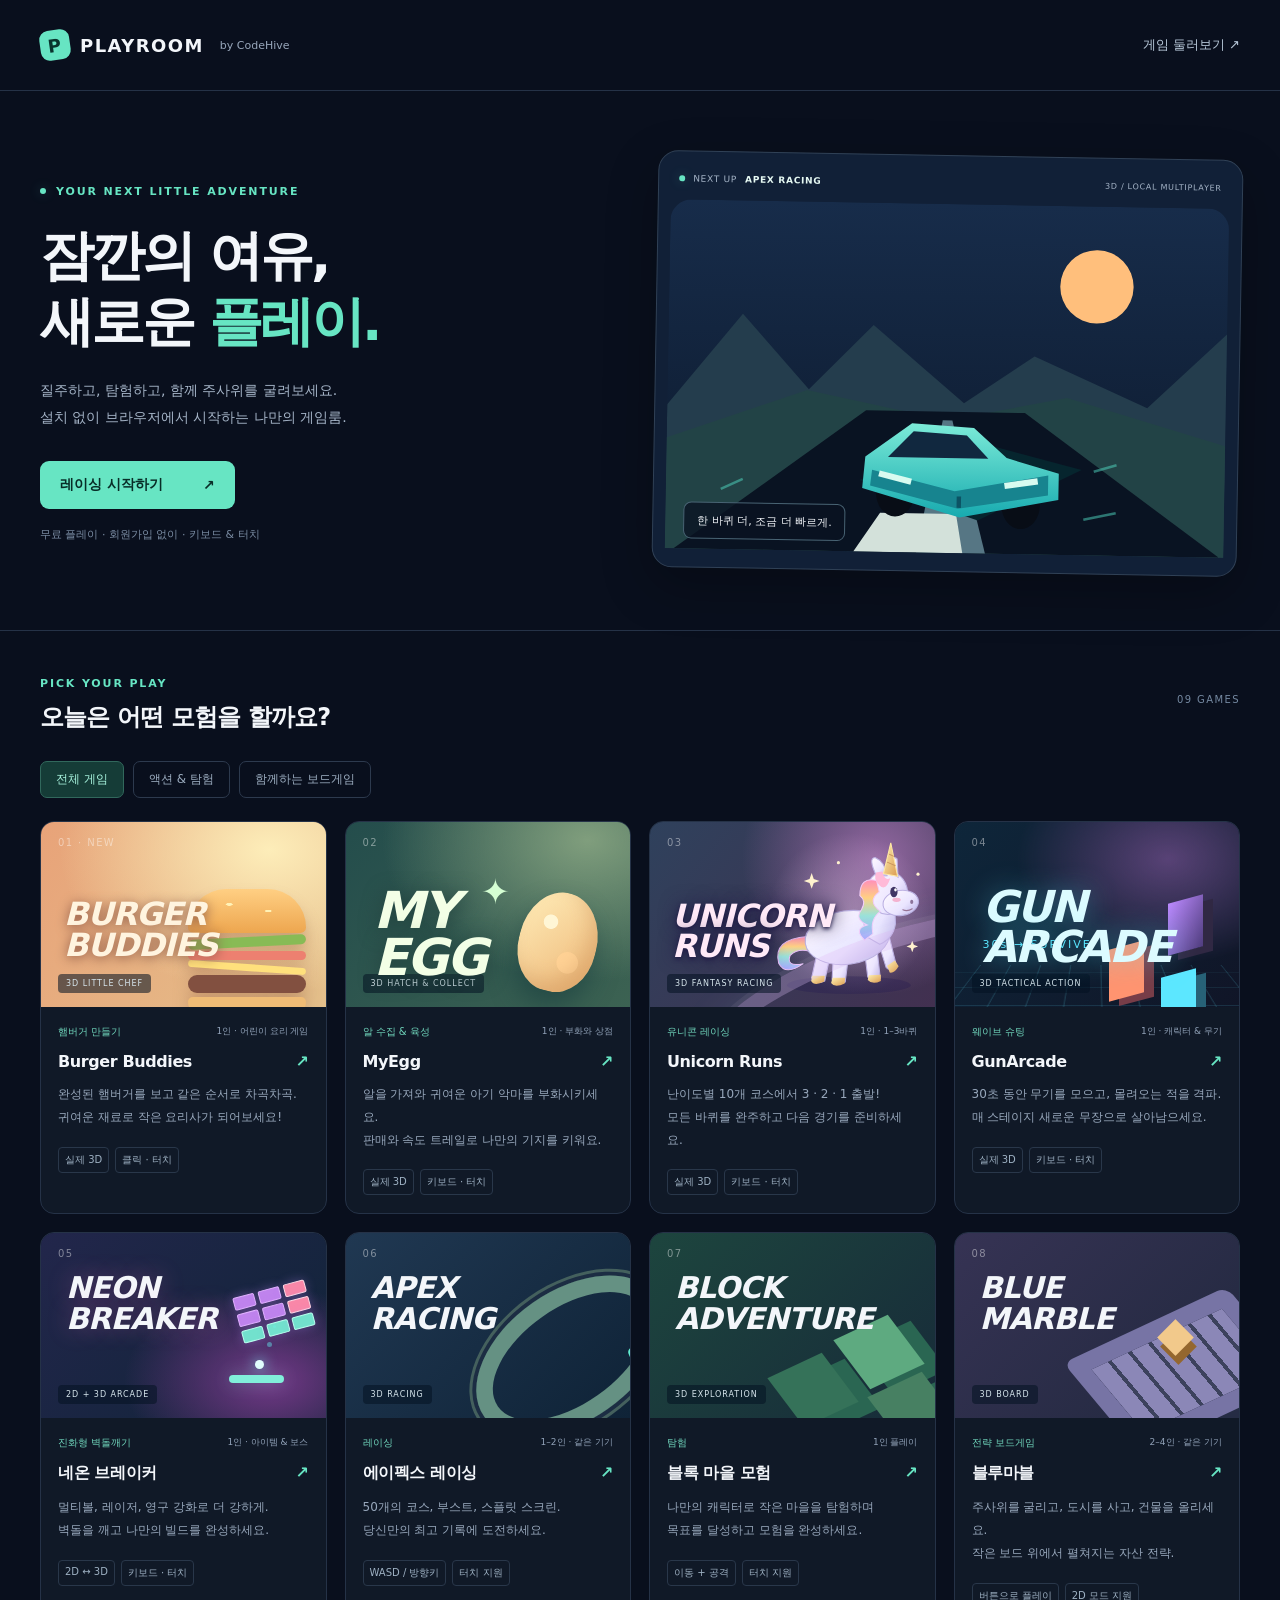
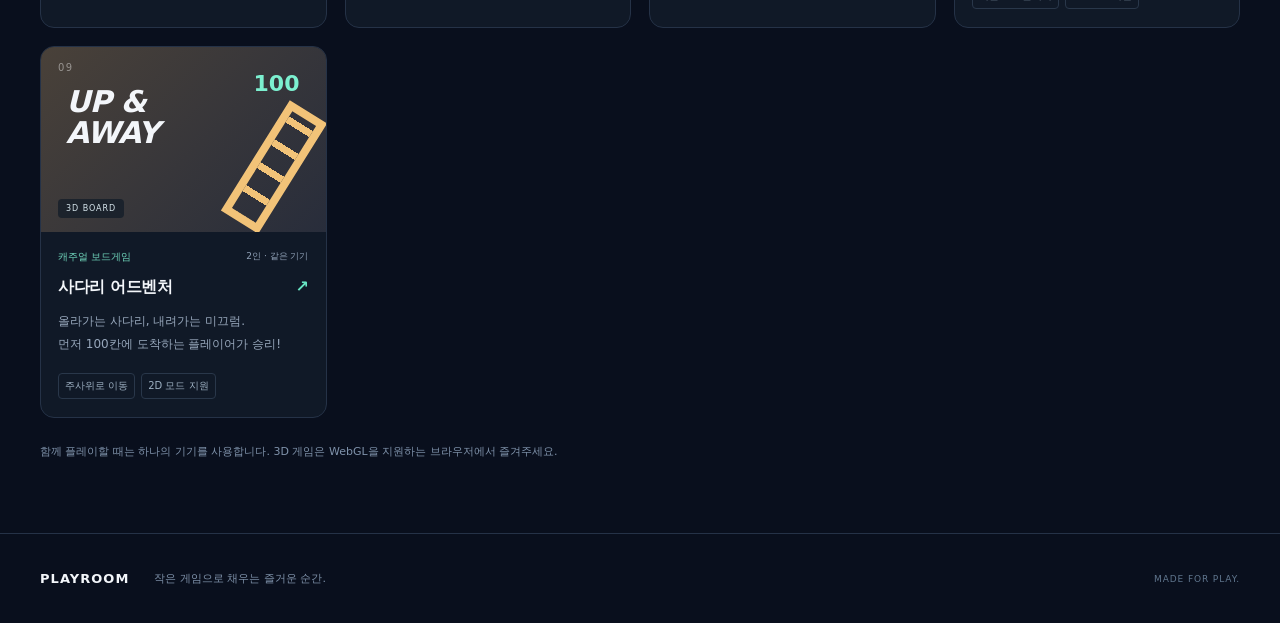
==== commit 88753220: "Add Burger Buddies child-friendly 3D burger matching game" ====
--- a/index.html
+++ b/index.html
@@ -72,7 +72,7 @@
 <p class="eyebrow">PICK YOUR PLAY</p>
 <h2>오늘은 어떤 모험을 할까요?</h2>
 </div>
-<span class="count">08 GAMES</span>
+<span class="count">09 GAMES</span>
 </div>
 <div class="filters" role="group" aria-label="게임 분류">
 <button class="filter active" data-filter="all" aria-pressed="true">전체 게임</button>
@@ -80,29 +80,34 @@
 <button class="filter" data-filter="board" aria-pressed="false">함께하는 보드게임</button>
 </div>
 <div class="game-grid">
+<a class="game-card" href="burgerbuddies/" data-category="action">
+<div class="cover burger-cover"><span class="cover-number">01 · NEW</span><div class="burger-art" aria-hidden="true"><b>BURGER<br>BUDDIES</b><div class="mini-burger"><i></i><i></i><i></i><i></i><i></i><i></i></div></div><span class="cover-badge">3D LITTLE CHEF</span></div>
+<div class="card-content"><div class="card-meta">햄버거 만들기 <span>1인 · 어린이 요리 게임</span></div><h3>Burger Buddies <span>↗</span></h3><p>완성된 햄버거를 보고 같은 순서로 차곡차곡.<br>귀여운 재료로 작은 요리사가 되어보세요!</p><div class="card-tags"><span>실제 3D</span><span>클릭 · 터치</span></div></div>
+</a>
+
 <a class="game-card" href="myegg/" data-category="action">
-<div class="cover egg-cover"><span class="cover-number">01 · NEW</span><div class="egg-art" aria-hidden="true"><b>MY<br>EGG</b><i></i><span>✦</span></div><span class="cover-badge">3D HATCH & COLLECT</span></div>
+<div class="cover egg-cover"><span class="cover-number">02</span><div class="egg-art" aria-hidden="true"><b>MY<br>EGG</b><i></i><span>✦</span></div><span class="cover-badge">3D HATCH & COLLECT</span></div>
 <div class="card-content"><div class="card-meta">알 수집 & 육성 <span>1인 · 부화와 상점</span></div><h3>MyEgg <span>↗</span></h3><p>알을 가져와 귀여운 아기 악마를 부화시키세요.<br>판매와 속도 트레일로 나만의 기지를 키워요.</p><div class="card-tags"><span>실제 3D</span><span>키보드 · 터치</span></div></div>
 </a>
 
 <a class="game-card" href="unicornruns/" data-category="action">
-<div class="cover unicorn-cover"><span class="cover-number">02</span><div class="unicorn-art" aria-hidden="true"><b>UNICORN<br>RUNS</b><i></i></div><span class="cover-badge">3D FANTASY RACING</span></div>
+<div class="cover unicorn-cover"><span class="cover-number">03</span><div class="unicorn-art" aria-hidden="true"><b>UNICORN<br>RUNS</b><i></i></div><span class="cover-badge">3D FANTASY RACING</span></div>
 <div class="card-content"><div class="card-meta">유니콘 레이싱 <span>1인 · 1–3바퀴</span></div><h3>Unicorn Runs <span>↗</span></h3><p>난이도별 10개 코스에서 3 · 2 · 1 출발!<br>모든 바퀴를 완주하고 다음 경기를 준비하세요.</p><div class="card-tags"><span>실제 3D</span><span>키보드 · 터치</span></div></div>
 </a>
 
 <a class="game-card" href="gunarcade/" data-category="action">
-<div class="cover gun-cover"><span class="cover-number">03</span><div class="gun-art" aria-hidden="true"><i></i><i></i><i></i><b>GUN<br>ARCADE</b><span>30s → SURVIVE</span></div><span class="cover-badge">3D TACTICAL ACTION</span></div>
+<div class="cover gun-cover"><span class="cover-number">04</span><div class="gun-art" aria-hidden="true"><i></i><i></i><i></i><b>GUN<br>ARCADE</b><span>30s → SURVIVE</span></div><span class="cover-badge">3D TACTICAL ACTION</span></div>
 <div class="card-content"><div class="card-meta">웨이브 슈팅 <span>1인 · 캐릭터 & 무기</span></div><h3>GunArcade <span>↗</span></h3><p>30초 동안 무기를 모으고, 몰려오는 적을 격파.<br>매 스테이지 새로운 무장으로 살아남으세요.</p><div class="card-tags"><span>실제 3D</span><span>키보드 · 터치</span></div></div>
 </a>
 
 <a class="game-card" href="breakout/" data-category="action">
-<div class="cover breaker-cover"><span class="cover-number">04</span><div class="breaker-art"><b>NEON<br>BREAKER</b><div class="mini-bricks"><i></i><i></i><i></i><i></i><i></i><i></i><i></i><i></i><i></i></div><span class="mini-ball"></span><span class="mini-paddle"></span></div><span class="cover-badge">2D + 3D ARCADE</span></div>
+<div class="cover breaker-cover"><span class="cover-number">05</span><div class="breaker-art"><b>NEON<br>BREAKER</b><div class="mini-bricks"><i></i><i></i><i></i><i></i><i></i><i></i><i></i><i></i><i></i></div><span class="mini-ball"></span><span class="mini-paddle"></span></div><span class="cover-badge">2D + 3D ARCADE</span></div>
 <div class="card-content"><div class="card-meta">진화형 벽돌깨기 <span>1인 · 아이템 & 보스</span></div><h3>네온 브레이커 <span>↗</span></h3><p>멀티볼, 레이저, 영구 강화로 더 강하게.<br>벽돌을 깨고 나만의 빌드를 완성하세요.</p><div class="card-tags"><span>2D ↔ 3D</span><span>키보드 · 터치</span></div></div>
 </a>
 
 <a class="game-card" href="racing/" data-category="action">
 <div class="cover racing-cover">
-<span class="cover-number">05</span>
+<span class="cover-number">06</span>
 <div class="track-art">
 <i>
 </i>
@@ -124,7 +129,7 @@
 </a>
 <a class="game-card" href="minecraft/" data-category="action">
 <div class="cover voxel-cover">
-<span class="cover-number">06</span>
+<span class="cover-number">07</span>
 <div class="voxel-art">
 <i>
 </i>
@@ -150,7 +155,7 @@
 </a>
 <a class="game-card" href="BlueMarble/" data-category="board">
 <div class="cover marble-cover">
-<span class="cover-number">07</span>
+<span class="cover-number">08</span>
 <div class="marble-art">
 <i>
 </i>
@@ -173,7 +178,7 @@
 </a>
 <a class="game-card" href="ladder/" data-category="board">
 <div class="cover ladder-cover">
-<span class="cover-number">08</span>
+<span class="cover-number">09</span>
 <div class="ladder-art">
 <i>
 </i>
--- a/assets/arcade.css
+++ b/assets/arcade.css
@@ -538,3 +538,5 @@
 .egg-cover{background:radial-gradient(ellipse at 85% 10%,#809e7d,transparent 60%),linear-gradient(135deg,#244d4c,#3c6252)}.egg-art{position:absolute;inset:0;overflow:hidden}.egg-art b{position:absolute;left:28px;top:66px;font-size:51px;line-height:.92;letter-spacing:-2px;color:#f3ffe6;text-shadow:0 3px 20px #23423e}.egg-art i{position:absolute;right:33px;top:70px;width:78px;height:100px;border-radius:50% 50% 46% 46%;background:radial-gradient(circle at 35% 32%,#fff6d5 0 8%,transparent 9%),radial-gradient(circle at 68% 68%,#ffd295 0 12%,transparent 13%),linear-gradient(130deg,#ffedb9,#edb575);box-shadow:inset -10px -10px 18px #c4885055,0 15px 25px #173c3e88;transform:rotate(14deg)}.egg-art>span{position:absolute;right:120px;top:50px;font-size:35px;color:#d5ffd3}
 
 .unicorn-art{background-image:url('unicorn-character.svg');background-repeat:no-repeat;background-size:auto 96%;background-position:right -5px center}.unicorn-art b{font-size:32px;left:22px;top:79px;z-index:1;text-shadow:0 2px 4px #211b47,0 0 18px #211b47}.unicorn-art i{opacity:.3;pointer-events:none}
+
+.burger-cover{background:radial-gradient(ellipse at 80% 15%,#fdedb9,transparent 65%),linear-gradient(125deg,#e8a379,#e4c08b)}.burger-art{position:absolute;inset:0}.burger-art>b{position:absolute;top:77px;left:23px;z-index:1;color:#fff4df;text-shadow:0 2px 12px #8e5a47;font-size:32px;letter-spacing:-1px;line-height:.98}.mini-burger{position:absolute;right:20px;top:67px;width:118px;filter:drop-shadow(0 12px 8px #98654666)}.mini-burger i{display:block;width:100%;border-radius:12px;margin-bottom:4px}.mini-burger i:nth-child(1){height:44px;border-radius:65px 65px 10px 10px;background:radial-gradient(ellipse at 35% 35%,#fff2b7 0 3px,transparent 4px),radial-gradient(ellipse at 68% 50%,#fff2b7 0 3px,transparent 4px),linear-gradient(#ffcf83,#eda64f)}.mini-burger i:nth-child(2){height:10px;background:#88bb55;transform:rotate(-3deg)}.mini-burger i:nth-child(3){height:9px;background:#ed8070}.mini-burger i:nth-child(4){height:7px;background:#ffe07c;transform:rotate(4deg)}.mini-burger i:nth-child(5){height:18px;background:#825040}.mini-burger i:nth-child(6){height:19px;background:#efbc76;border-radius:10px 10px 30px 30px}
